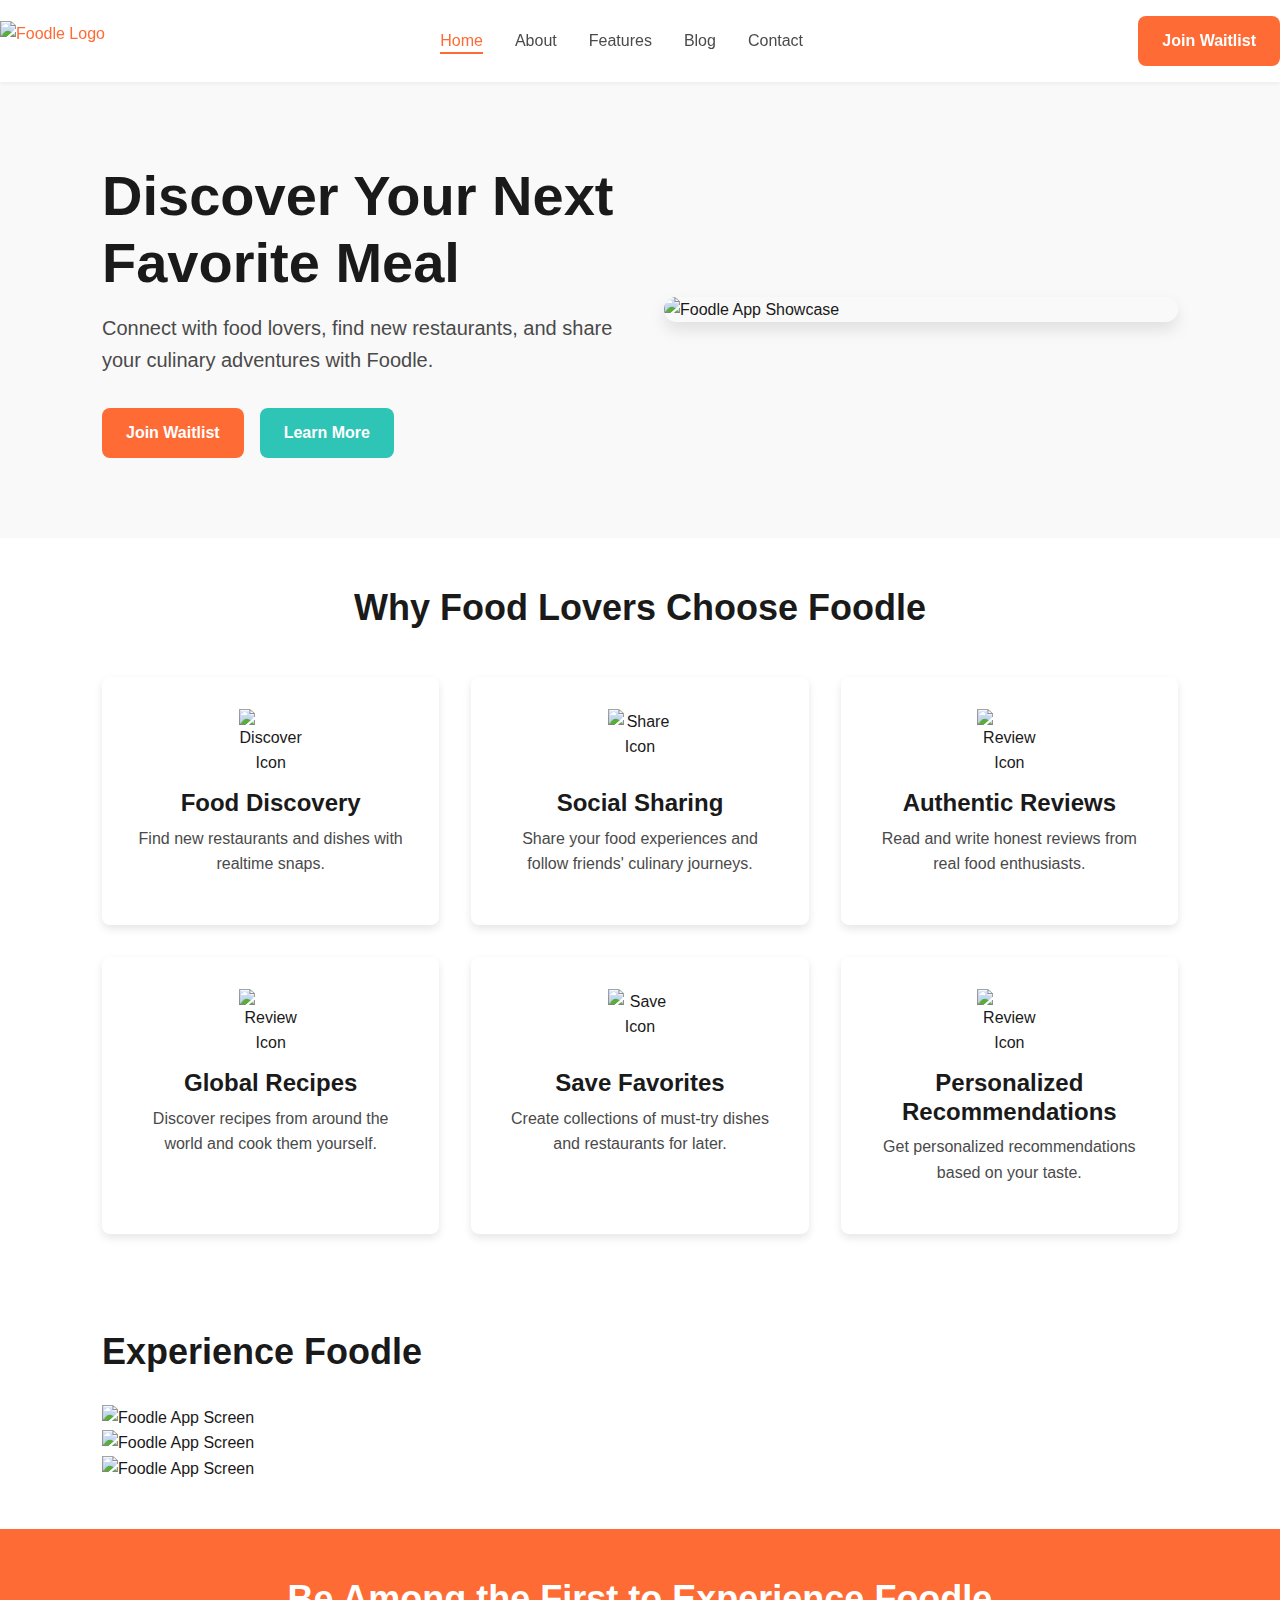
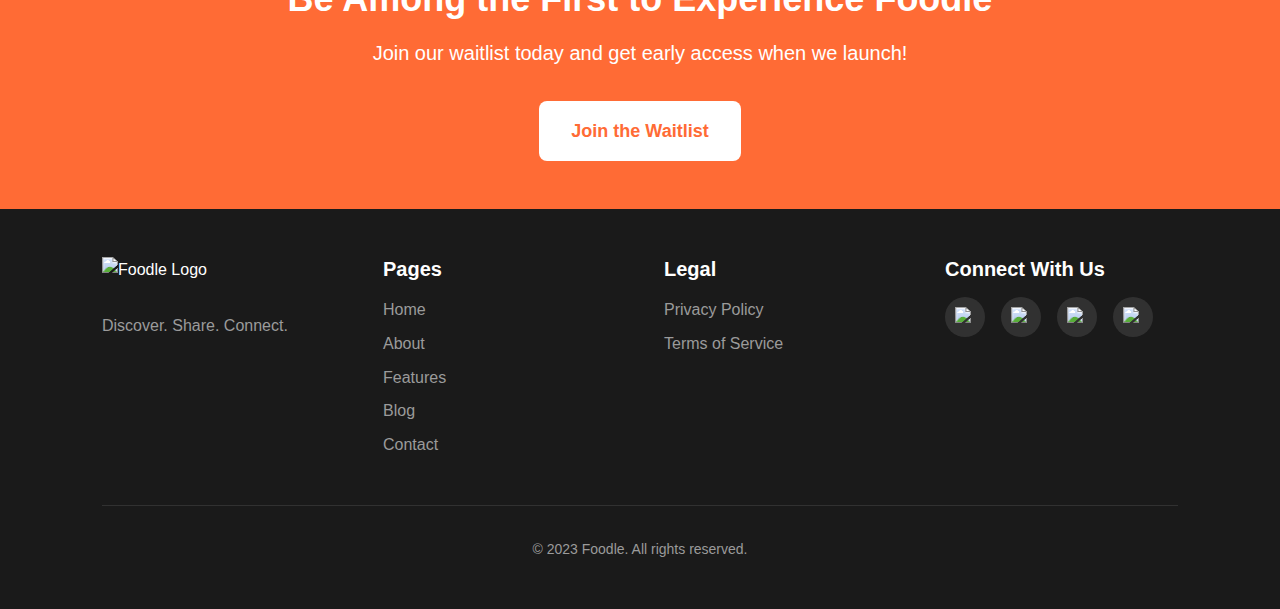
==== index.html @ 87945550 "initial commit" ====
<!DOCTYPE html>
<html lang="en">
<head>
    <meta charset="UTF-8">
    <meta name="viewport" content="width=device-width, initial-scale=1.0">
    <title>Foodle - Discover Your Next Favorite Meal</title>
    <meta name="description" content="Foodle is a social media app for food lovers to discover, share, and connect through culinary experiences.">
    <link rel="stylesheet" href="css/style.css">
    <link rel="stylesheet" href="css/responsive.css">
    <!-- Add favicon -->
    <link rel="icon" href="images/favicon.ico">
</head>
<body>
    <header>
        <nav class="navbar">
            <div class="logo">
                <a href="index.html">
                    <img src="images/foodle-logo.png" alt="Foodle Logo">
                </a>
            </div>
            <ul class="nav-links">
                <li><a href="index.html" class="active">Home</a></li>
                <li><a href="about.html">About</a></li>
                <li><a href="features.html">Features</a></li>
                <li><a href="blog/index.html">Blog</a></li>
                <!-- <li><a href="community.html">Community</a></li> -->
                <li><a href="contact.html">Contact</a></li>
            </ul>
            <div class="cta-buttons">
                <a href="waitlist.html" class="btn btn-primary">Join Waitlist</a>
            </div>
            <div class="hamburger">
                <span></span>
                <span></span>
                <span></span>
            </div>
        </nav>
    </header>

    <main>
        <!-- Hero Section -->
        <section class="hero">
            <div class="container">
                <div class="hero-content">
                    <h1>Discover Your Next Favorite Meal</h1>
                    <p>Connect with food lovers, find new restaurants, and share your culinary adventures with Foodle.</p>
                    <div class="hero-buttons">
                        <a href="waitlist.html" class="btn btn-primary">Join Waitlist</a>
                        <a href="features.html" class="btn btn-secondary">Learn More</a>
                    </div>
                </div>
                <div class="hero-image">
                    <img src="images/app-showcase.png" alt="Foodle App Showcase">
                </div>
            </div>
        </section>

        <!-- Features Highlight -->
        <section class="features-highlight">
            <div class="container">
                <h2>Why Food Lovers Choose Foodle</h2>
                <div class="features-grid">
                    <div class="feature-card">
                        <div class="feature-icon">
                            <img src="images/icons/discover.svg" alt="Discover Icon">
                        </div>
                        <h3>Food Discovery</h3>
                        <p>Find new restaurants and dishes with realtime snaps.</p>
                    </div>
                    <div class="feature-card">
                        <div class="feature-icon">
                            <img src="images/icons/share.svg" alt="Share Icon">
                        </div>
                        <h3>Social Sharing</h3>
                        <p>Share your food experiences and follow friends' culinary journeys.</p>
                    </div>
                    <div class="feature-card">
                        <div class="feature-icon">
                            <img src="images/icons/review.svg" alt="Review Icon">
                        </div>
                        <h3>Authentic Reviews</h3>
                        <p>Read and write honest reviews from real food enthusiasts.</p>
                    </div>
                    <div class="feature-card">
                        <div class="feature-icon">
                            <img src="images/icons/review.svg" alt="Review Icon">
                        </div>
                        <h3>Global Recipes</h3>
                        <p>Discover recipes from around the world and cook them yourself.</p>
                    </div>
                    <div class="feature-card">
                        <div class="feature-icon">
                            <img src="images/icons/save.svg" alt="Save Icon">
                        </div>
                        <h3>Save Favorites</h3>
                        <p>Create collections of must-try dishes and restaurants for later.</p>
                    </div>
                    <div class="feature-card">
                        <div class="feature-icon">
                            <img src="images/icons/review.svg" alt="Review Icon">
                        </div>
                        <h3>Personalized Recommendations</h3>
                        <p>Get personalized recommendations based on your taste.</p>
                    </div>
                </div>
            </div>
        </section>

        <!-- App Showcase -->
        <section class="app-showcase">
            <div class="container">
                <h2>Experience Foodle</h2>
                <div class="showcase-wrapper">
                    <div class="phone-mockup">
                        <img src="images/app-screen1.png" alt="Foodle App Screen">
                    </div>
                    <div class="phone-mockup">
                        <img src="images/app-screen2.png" alt="Foodle App Screen">
                    </div>
                    <div class="phone-mockup">
                        <img src="images/app-screen3.png" alt="Foodle App Screen">
                    </div>
                </div>
            </div>
        </section>

        <!-- How It Works -->
        <!-- <section class="how-it-works">
            <div class="container">
                <h2>How Foodle Works</h2>
                <div class="steps">
                    <div class="step">
                        <div class="step-number">1</div>
                        <h3>Create Your Profile</h3>
                        <p>Set up your food preferences and follow your favorite cuisines.</p>
                    </div>
                    <div class="step">
                        <div class="step-number">2</div>
                        <h3>Discover New Places</h3>
                        <p>Browse personalized recommendations based on your taste.</p>
                    </div>
                    <div class="step">
                        <div class="step-number">3</div>
                        <h3>Share Your Experience</h3>
                        <p>Post photos, write reviews, and connect with other food lovers.</p>
                    </div>
                </div>
            </div>
        </section> -->

        <!-- Testimonials -->
        <!-- <section class="testimonials">
            <div class="container">
                <h2>What Our Beta Users Say</h2>
                <div class="testimonial-slider">
                    <div class="testimonial">
                        <div class="quote">"Foodle helped me discover amazing hidden gems in my city that I never knew existed!"</div>
                        <div class="user">
                            <img src="images/testimonials/user1.jpg" alt="User Avatar">
                            <div class="user-info">
                                <h4>Sarah Johnson</h4>
                                <p>Food Blogger</p>
                            </div>
                        </div>
                    </div>
                    <div class="testimonial">
                        <div class="quote">"The social aspect of Foodle makes trying new restaurants so much more fun. I love seeing what my friends recommend."</div>
                        <div class="user">
                            <img src="images/testimonials/user2.jpg" alt="User Avatar">
                            <div class="user-info">
                                <h4>Michael Chen</h4>
                                <p>Home Chef</p>
                            </div>
                        </div>
                    </div>
                    <div class="testimonial">
                        <div class="quote">"As a restaurant owner, Foodle has brought in so many new customers who specifically mention seeing us on the app!"</div>
                        <div class="user">
                            <img src="images/testimonials/user3.jpg" alt="User Avatar">
                            <div class="user-info">
                                <h4>Elena Rodriguez</h4>
                                <p>Restaurant Owner</p>
                            </div>
                        </div>
                    </div>
                </div>
            </div>
        </section> -->

        <!-- CTA Section -->
        <section class="cta-section">
            <div class="container">
                <h2>Be Among the First to Experience Foodle</h2>
                <p>Join our waitlist today and get early access when we launch!</p>
                <a href="waitlist.html" class="btn btn-primary btn-large">Join the Waitlist</a>
            </div>
        </section>
    </main>

    <footer>
        <div class="container">
            <div class="footer-grid">
                <div class="footer-logo">
                    <img src="images/foodle-logo-white.png" alt="Foodle Logo">
                    <p>Discover. Share. Connect.</p>
                </div>
                <div class="footer-links">
                    <h4>Pages</h4>
                    <ul>
                        <li><a href="index.html">Home</a></li>
                        <li><a href="about.html">About</a></li>
                        <li><a href="features.html">Features</a></li>
                        <li><a href="blog/index.html">Blog</a></li>
                        <li><a href="contact.html">Contact</a></li>
                    </ul>
                </div>
                <div class="footer-links">
                    <h4>Legal</h4>
                    <ul>
                        <li><a href="privacy-policy.html">Privacy Policy</a></li>
                        <li><a href="terms-of-service.html">Terms of Service</a></li>
                    </ul>
                </div>
                <div class="footer-social">
                    <h4>Connect With Us</h4>
                    <div class="social-icons">
                        <a href="https://instagram.com/foodleapp" target="_blank"><img src="images/icons/instagram.svg" alt="Instagram"></a>
                        <a href="https://twitter.com/foodleapp" target="_blank"><img src="images/icons/twitter.svg" alt="Twitter"></a>
                        <a href="https://facebook.com/foodleapp" target="_blank"><img src="images/icons/facebook.svg" alt="Facebook"></a>
                        <a href="https://tiktok.com/@foodleapp" target="_blank"><img src="images/icons/tiktok.svg" alt="TikTok"></a>
                    </div>
                </div>
            </div>
            <div class="copyright">
                <p>&copy; 2023 Foodle. All rights reserved.</p>
            </div>
        </div>
    </footer>

    <script src="js/main.js"></script>
</body>
</html>
---- css/style.css ----
/* ======================================
   FOODLE MAIN STYLESHEET
   ====================================== */

/* ---- VARIABLES ---- */
:root {
    /* Brand Colors */
    --primary: #FF6B35;       /* Vibrant orange - primary brand color */
    --primary-dark: #E85A2A;  /* Darker orange for hover states */
    --secondary: #2EC4B6;     /* Teal - secondary brand color */
    --secondary-dark: #20A99D; /* Darker teal for hover states */
    --accent: #FFBC42;        /* Yellow - accent color */
    
    /* Neutral Colors */
    --dark: #1A1A1A;          /* Near black for text */
    --gray-dark: #4A4A4A;     /* Dark gray for secondary text */
    --gray-medium: #9B9B9B;   /* Medium gray for subtle elements */
    --gray-light: #E8E8E8;    /* Light gray for borders and dividers */
    --light: #F9F9F9;         /* Off-white for backgrounds */
    --white: #FFFFFF;         /* Pure white */
    
    /* Functional Colors */
    --success: #28A745;       /* Green for success messages */
    --warning: #FFC107;       /* Yellow for warnings */
    --error: #DC3545;         /* Red for errors */
    --info: #17A2B8;          /* Blue for information */
    
    /* Typography */
    --font-primary: 'Poppins', -apple-system, BlinkMacSystemFont, 'Segoe UI', Roboto, Oxygen, Ubuntu, Cantarell, sans-serif;
    --font-secondary: 'Montserrat', -apple-system, BlinkMacSystemFont, 'Segoe UI', Roboto, Oxygen, Ubuntu, Cantarell, sans-serif;
    
    /* Spacing */
    --space-xs: 0.25rem;      /* 4px */
    --space-sm: 0.5rem;       /* 8px */
    --space-md: 1rem;         /* 16px */
    --space-lg: 2rem;         /* 32px */
    --space-xl: 3rem;         /* 48px */
    --space-xxl: 5rem;        /* 80px */
    
    /* Border Radius */
    --radius-sm: 4px;
    --radius-md: 8px;
    --radius-lg: 16px;
    --radius-full: 999px;
    
    /* Shadows */
    --shadow-sm: 0 2px 4px rgba(0, 0, 0, 0.05);
    --shadow-md: 0 4px 8px rgba(0, 0, 0, 0.1);
    --shadow-lg: 0 8px 16px rgba(0, 0, 0, 0.1);
    
    /* Transitions */
    --transition-fast: 0.2s ease;
    --transition-medium: 0.3s ease;
    --transition-slow: 0.5s ease;
    
    /* Container Widths */
    --container-sm: 640px;
    --container-md: 768px;
    --container-lg: 1024px;
    --container-xl: 1280px;
  }
  
  /* ---- RESET & BASE STYLES ---- */
  *, *::before, *::after {
    box-sizing: border-box;
    margin: 0;
    padding: 0;
  }
  
  html {
    font-size: 16px;
    scroll-behavior: smooth;
  }
  
  body {
    font-family: var(--font-primary);
    color: var(--dark);
    line-height: 1.6;
    background-color: var(--white);
    overflow-x: hidden;
  }
  
  img, svg, video {
    max-width: 100%;
    display: block;
  }
  
  a {
    color: var(--primary);
    text-decoration: none;
    transition: color var(--transition-fast);
  }
  
  a:hover {
    color: var(--primary-dark);
  }
  
  ul, ol {
    list-style: none;
  }
  
  button, input, textarea, select {
    font: inherit;
  }
  
  /* ---- TYPOGRAPHY ---- */
  h1, h2, h3, h4, h5, h6 {
    font-family: var(--font-secondary);
    font-weight: 700;
    line-height: 1.2;
    margin-bottom: var(--space-md);
    color: var(--dark);
  }
  
  h1 {
    font-size: 3rem;
    margin-bottom: var(--space-lg);
  }
  
  h2 {
    font-size: 2.25rem;
    margin-bottom: var(--space-lg);
  }
  
  h3 {
    font-size: 1.5rem;
    margin-bottom: var(--space-md);
  }
  
  h4 {
    font-size: 1.25rem;
    margin-bottom: var(--space-sm);
  }
  
  p {
    margin-bottom: var(--space-md);
  }
  
  .text-center {
    text-align: center;
  }
  
  .text-primary {
    color: var(--primary);
  }
  
  .text-secondary {
    color: var(--secondary);
  }
  
  .text-accent {
    color: var(--accent);
  }
  
  .section-intro {
    font-size: 1.25rem;
    max-width: 800px;
    margin: 0 auto var(--space-xl);
    text-align: center;
    color: var(--gray-dark);
  }
  
  /* ---- LAYOUT ---- */
  .container {
    width: 100%;
    max-width: var(--container-xl);
    margin: 0 auto;
    padding: 0 var(--space-lg);
  }
  
  section {
    padding: var(--space-xl) 0;
  }
  
  .page-hero {
    padding: var(--space-xxl) 0;
    background-color: var(--light);
    text-align: center;
  }
  
  .page-hero h1 {
    margin-bottom: var(--space-md);
  }
  
  .page-hero p {
    font-size: 1.25rem;
    max-width: 800px;
    margin: 0 auto;
    color: var(--gray-dark);
  }
  
  /* ---- BUTTONS ---- */
  .btn {
    display: inline-block;
    padding: 0.75rem 1.5rem;
    border-radius: var(--radius-md);
    font-weight: 600;
    text-align: center;
    cursor: pointer;
    transition: all var(--transition-fast);
    border: none;
    font-size: 1rem;
  }
  
  .btn-primary {
    background-color: var(--primary);
    color: var(--white);
  }
  
  .btn-primary:hover {
    background-color: var(--primary-dark);
    color: var(--white);
  }
  
  .btn-secondary {
    background-color: var(--secondary);
    color: var(--white);
  }
  
  .btn-secondary:hover {
    background-color: var(--secondary-dark);
    color: var(--white);
  }
  
  .btn-outline {
    background-color: transparent;
    border: 2px solid var(--primary);
    color: var(--primary);
  }
  
  .btn-outline:hover {
    background-color: var(--primary);
    color: var(--white);
  }
  
  .btn-large {
    padding: 1rem 2rem;
    font-size: 1.125rem;
  }
  
  .btn-small {
    padding: 0.5rem 1rem;
    font-size: 0.875rem;
  }
  
  /* ---- NAVIGATION ---- */
  .navbar {
    display: flex;
    justify-content: space-between;
    align-items: center;
    padding: var(--space-md) 0;
    position: sticky;
    top: 0;
    background-color: var(--white);
    z-index: 1000;
    box-shadow: var(--shadow-sm);
  }
  
  .logo img {
    height: 40px;
  }
  
  .nav-links {
    display: flex;
    gap: var(--space-lg);
  }
  
  .nav-links a {
    color: var(--gray-dark);
    font-weight: 500;
    position: relative;
  }
  
  .nav-links a:hover, .nav-links a.active {
    color: var(--primary);
  }
  
  .nav-links a.active::after {
    content: '';
    position: absolute;
    bottom: -5px;
    left: 0;
    width: 100%;
    height: 2px;
    background-color: var(--primary);
  }
  
  .cta-buttons {
    display: flex;
    gap: var(--space-md);
  }
  
  .hamburger {
    display: none;
    flex-direction: column;
    gap: 5px;
    cursor: pointer;
  }
  
  .hamburger span {
    display: block;
    width: 25px;
    height: 3px;
    background-color: var(--dark);
    transition: all var(--transition-fast);
  }
  
  /* ---- HERO SECTION ---- */
  .hero {
    padding: var(--space-xxl) 0;
    background-color: var(--light);
    overflow: hidden;
  }
  
  .hero .container {
    display: flex;
    align-items: center;
    gap: var(--space-xl);
  }
  
  .hero-content {
    flex: 1;
  }
  
  .hero-content h1 {
    font-size: 3.5rem;
    margin-bottom: var(--space-md);
  }
  
  .hero-content p {
    font-size: 1.25rem;
    margin-bottom: var(--space-lg);
    color: var(--gray-dark);
  }
  
  .hero-buttons {
    display: flex;
    gap: var(--space-md);
  }
  
  .hero-image {
    flex: 1;
    position: relative;
  }
  
  .hero-image img {
    border-radius: var(--radius-lg);
    box-shadow: var(--shadow-lg);
  }
  
  /* ---- FEATURES SECTION ---- */
  .features-highlight {
    text-align: center;
  }
  
  .features-grid {
    display: grid;
    grid-template-columns: repeat(auto-fit, minmax(280px, 1fr));
    gap: var(--space-lg);
    margin-top: var(--space-xl);
  }
  
  .feature-card {
    background-color: var(--white);
    border-radius: var(--radius-md);
    padding: var(--space-lg);
    box-shadow: var(--shadow-md);
    transition: transform var(--transition-medium);
  }
  
  .feature-card:hover {
    transform: translateY(-5px);
  }
  
  .feature-icon {
    margin-bottom: var(--space-md);
  }
  
  .feature-icon img {
    width: 64px;
    height: 64px;
    margin: 0 auto;
  }
  
  .feature-card h3 {
    margin-bottom: var(--space-sm);
  }
  
  .feature-card p {
    color: var(--gray-dark);
  }
  
  /* ---- TESTIMONIALS ---- */
  .testimonials {
    background-color: var(--light);
  }
  
  .testimonial-slider {
    display: flex;
    gap: var(--space-lg);
    overflow-x: auto;
    padding: var(--space-md) 0;
    scroll-snap-type: x mandatory;
    scrollbar-width: none; /* Firefox */
  }
  
  .testimonial-slider::-webkit-scrollbar {
    display: none; /* Chrome, Safari, Edge */
  }
  
  .testimonial {
    flex: 0 0 350px;
    background-color: var(--white);
    border-radius: var(--radius-md);
    padding: var(--space-lg);
    box-shadow: var(--shadow-md);
    scroll-snap-align: start;
  }
  
  .quote {
    font-style: italic;
    margin-bottom: var(--space-lg);
    position: relative;
  }
  
  .quote::before {
    content: '"';
    font-size: 4rem;
    position: absolute;
    top: -20px;
    left: -10px;
    color: var(--gray-light);
    z-index: -1;
  }
  
  .user {
    display: flex;
    align-items: center;
    gap: var(--space-md);
  }
  
  .user img {
    width: 50px;
    height: 50px;
    border-radius: 50%;
    object-fit: cover;
  }
  
  .user-info h4 {
    margin-bottom: 0;
  }
  
  .user-info p {
    margin-bottom: 0;
    color: var(--gray-medium);
    font-size: 0.875rem;
  }
  
  /* ---- CTA SECTION ---- */
  .cta-section {
    background-color: var(--primary);
    color: var(--white);
    text-align: center;
    padding: var(--space-xl) 0;
  }
  
  .cta-section h2 {
    color: var(--white);
    margin-bottom: var(--space-md);
  }
  
  .cta-section p {
    margin-bottom: var(--space-lg);
    font-size: 1.25rem;
    max-width: 800px;
    margin-left: auto;
    margin-right: auto;
  }
  
  .cta-section .btn {
    background-color: var(--white);
    color: var(--primary);
  }
  
  .cta-section .btn:hover {
    background-color: var(--light);
  }
  
  /* ---- FOOTER ---- */
  footer {
    background-color: var(--dark);
    color: var(--white);
    padding: var(--space-xl) 0 var(--space-lg);
  }
  
  .footer-grid {
    display: grid;
    grid-template-columns: repeat(auto-fit, minmax(200px, 1fr));
    gap: var(--space-xl);
    margin-bottom: var(--space-xl);
  }
  
  .footer-logo img {
    height: 40px;
    margin-bottom: var(--space-md);
  }
  
  .footer-logo p {
    color: var(--gray-medium);
  }
  
  .footer-links h4 {
    color: var(--white);
    margin-bottom: var(--space-md);
  }
  
  .footer-links ul {
    display: flex;
    flex-direction: column;
    gap: var(--space-sm);
  }
  
  .footer-links a {
    color: var(--gray-medium);
    transition: color var(--transition-fast);
  }
  
  .footer-links a:hover {
    color: var(--white);
  }
  
  .footer-social h4 {
    color: var(--white);
    margin-bottom: var(--space-md);
  }
  
  .social-icons {
    display: flex;
    gap: var(--space-md);
  }
  
  .social-icons a {
    display: flex;
    align-items: center;
    justify-content: center;
    width: 40px;
    height: 40px;
    border-radius: 50%;
    background-color: rgba(255, 255, 255, 0.1);
    transition: background-color var(--transition-fast);
  }
  
  .social-icons a:hover {
    background-color: rgba(255, 255, 255, 0.2);
  }
  
  .social-icons img {
    width: 20px;
    height: 20px;
  }
  
  .copyright {
    text-align: center;
    padding-top: var(--space-lg);
    border-top: 1px solid rgba(255, 255, 255, 0.1);
    color: var(--gray-medium);
    font-size: 0.875rem;
  }
  
  /* ---- ABOUT PAGE ---- */
  .our-story, .our-mission {
    padding: var(--space-xxl) 0;
  }
  
  .our-story .container, .our-mission .container {
    display: flex;
    align-items: center;
    gap: var(--space-xl);
  }
  
  .story-content, .mission-content {
    flex: 1;
  }
  
  .story-image, .mission-image {
    flex: 1;
  }
  
  .story-image img, .mission-image img {
    border-radius: var(--radius-lg);
    box-shadow: var(--shadow-lg);
  }
  
  .mission-content ul {
    list-style: disc;
    padding-left: var(--space-lg);
    margin-bottom: var(--space-lg);
  }
  
  .mission-content li {
    margin-bottom: var(--space-sm);
  }
  
  .team-section {
    background-color: var(--light);
    text-align: center;
  }
  
  .team-grid {
    display: grid;
    grid-template-columns: repeat(auto-fit, minmax(250px, 1fr));
    gap: var(--space-lg);
    margin-top: var(--space-xl);
  }
  
  .team-member {
    background-color: var(--white);
    border-radius: var(--radius-md);
    padding: var(--space-lg);
    box-shadow: var(--shadow-md);
  }
  
  .member-photo {
    width: 150px;
    height: 150px;
    border-radius: 50%;
    overflow: hidden;
    margin: 0 auto var(--space-md);
  }
  
  .member-photo img {
    width: 100%;
    height: 100%;
    object-fit: cover;
  }
  
  .team-member h3 {
    margin-bottom: var(--space-xs);
  }
  
  .member-role {
    color: var(--primary);
    font-weight: 600;
    margin-bottom: var(--space-sm);
  }
  
  .member-bio {
    color: var(--gray-dark);
    font-size: 0.9rem;
  }
  
  .values-section {
    text-align: center;
  }
  
  .values-grid {
    display: grid;
    grid-template-columns: repeat(auto-fit, minmax(250px, 1fr));
    gap: var(--space-lg);
    margin-top: var(--space-xl);
  }
  
  .value-card {
    background-color: var(--white);
    border-radius: var(--radius-md);
    padding: var(--space-lg);
    box-shadow: var(--shadow-md);
    transition: transform var(--transition-medium);
  }
  
  .value-card:hover {
    transform: translateY(-5px);
  }
  
  .value-icon {
    margin-bottom: var(--space-md);
  }
  
  .value-icon img {
    width: 64px;
    height: 64px;
    margin: 0 auto;
  }
  
  /* ---- FEATURES PAGE ---- */
  .feature-showcase {
    padding: var(--space-xxl) 0;
  }
  
  .feature-item {
    display: flex;
    align-items: center;
    gap: var(--space-xl);
    margin-bottom: var(--space-xxl);
  }
  
  .feature-item.reverse {
    flex-direction: row-reverse;
  }
  
  .feature-content {
    flex: 1;
  }
  
  .feature-image {
    flex: 1;
  }
  
  .feature-image img {
    border-radius: var(--radius-lg);
    box-shadow: var(--shadow-lg);
  }
  
  .feature-list {
    margin-top: var(--space-md);
    margin-bottom: var(--space-lg);
  }
  
  .feature-list li {
    margin-bottom: var(--space-sm);
    position: relative;
    padding-left: var(--space-lg);
  }
  
  .feature-list li::before {
    content: '✓';
    color: var(--primary);
    position: absolute;
    left: 0;
    font-weight: bold;
  }
  
  .coming-soon {
    background-color: var(--light);
    text-align: center;
  }
  
  .coming-soon-grid {
    display: grid;
    grid-template-columns: repeat(auto-fit, minmax(250px, 1fr));
    gap: var(--space-lg);
    margin-top: var(--space-xl);
  }
  
  .coming-soon-item {
    background-color: var(--white);
    border-radius: var(--radius-md);
    padding: var(--space-lg);
    box-shadow: var(--shadow-md);
  }
  
  .cs-icon {
    margin-bottom: var(--space-md);
  }
  
  .cs-icon img {
    width: 64px;
    height: 64px;
    margin: 0 auto;
  }
  
  .platform-compatibility {
    text-align: center;
  }
  
  .platforms {
    display: flex;
    justify-content: center;
    gap: var(--space-xl);
    margin-top: var(--space-xl);
  }
  
  .platform img {
    width: 64px;
    height: 64px;
    margin: 0 auto var(--space-md);
  }
  
  /* ---- WAITLIST PAGE ---- */
  .waitlist-form-section {
    padding: var(--space-xxl) 0;
  }
  
  .waitlist-grid {
    display: grid;
    grid-template-columns: 1fr 1fr;
    gap: var(--space-xl);
  }
  
  .benefits-list {
    margin-bottom: var(--space-xl);
  }
  
  .benefits-list li {
    display: flex;
    gap: var(--space-md);
    margin-bottom: var(--space-lg);
  }
  
  .benefit-icon {
    flex-shrink: 0;
  }
  
  .benefit-icon img {
    width: 48px;
    height: 48px;
  }
  
  .benefit-content h3 {
    margin-bottom: var(--space-xs);
  }
  
  .benefit-content p {
    color: var(--gray-dark);
    margin-bottom: 0;
  }
  
  .launch-timeline {
    background-color: var(--light);
    border-radius: var(--radius-md);
    padding: var(--space-lg);
  }
  
  .timeline {
    margin-top: var(--space-lg);
  }
  
  .timeline-item {
    display: flex;
    gap: var(--space-md);
    margin-bottom: var(--space-lg);
    position: relative;
  }
  
  .timeline-item:not(:last-child)::after {
    content: '';
    position: absolute;
    top: 30px;
    left: 12px;
    width: 2px;
    height: calc(100% + var(--space-lg));
    background-color: var(--gray-light);
    z-index: 1;
  }
  
  .timeline-marker {
    width: 24px;
    height: 24px;
    border-radius: 50%;
    background-color: var(--gray-light);
    position: relative;
    z-index: 2;
    flex-shrink: 0;
  }
  
  .timeline-item.completed .timeline-marker {
    background-color: var(--success);
  }
  
  .timeline-item.active .timeline-marker {
    background-color: var(--primary);
  }
  
  .timeline-content h4 {
    margin-bottom: var(--space-xs);
  }
  
  .timeline-content p {
    margin-bottom: 0;
    color: var(--gray-dark);
  }
  
  .form-card {
    background-color: var(--white);
    border-radius: var(--radius-md);
    padding: var(--space-xl);
    box-shadow: var(--shadow-lg);
  }
  
  .form-card h2 {
    margin-bottom: var(--space-md);
  }
  
  .form-card > p {
    margin-bottom: var(--space-lg);
    color: var(--gray-dark);
  }
  
  .waitlist-form .form-group {
    margin-bottom: var(--space-md);
  }
  
  .waitlist-form label {
    display: block;
    margin-bottom: var(--space-xs);
    font-weight: 500;
  }
  
  .waitlist-form input[type="text"],
  .waitlist-form input[type="email"],
  .waitlist-form select,
  .waitlist-form textarea {
    width: 100%;
    padding: 0.75rem;
    border: 1px solid var(--gray-light);
    border-radius: var(--radius-sm);
    background-color: var(--white);
    transition: border-color var(--transition-fast);
  }
  
  .waitlist-form input[type="text"]:focus,
  .waitlist-form input[type="email"]:focus,
  .waitlist-form select:focus,
  .waitlist-form textarea:focus {
    border-color: var(--primary);
    outline: none;
  }
  
  .checkbox-group {
    display: flex;
    flex-direction: column;
    gap: var(--space-sm);
    margin-top: var(--space-xs);
  }
  
  .checkbox-label {
    display: flex;
    align-items: center;
    gap: var(--space-sm);
    cursor: pointer;
  }
  
  .checkbox-label input[type="checkbox"] {
    width: 18px;
    height: 18px;
  }
  
  .checkbox-consent {
    margin-top: var(--space-lg);
  }
  
  .form-note {
    margin-top: var(--space-md);
    font-size: 0.875rem;
    color: var(--gray-medium);
    text-align: center;
  }
  
  .form-success {
    text-align: center;
  }
  
  .form-success.hidden {
    display: none;
  }
  
  .success-icon {
    margin: 0 auto var(--space-md);
  }
  
  .success-icon img {
    width: 64px;
    height: 64px;
    margin: 0 auto;
  }
  
  .share-waitlist {
    margin-top: var(--space-xl);
    padding-top: var(--space-lg);
    border-top: 1px solid var(--gray-light);
  }
  
  .social-share-buttons {
    display: flex;
    justify-content: center;
    gap: var(--space-md);
    margin: var(--space-md) 0 var(--space-lg);
  }
  
  .btn-social {
    display: flex;
    align-items: center;
    gap: var(--space-sm);
  }
  
  .btn-social img {
    width: 20px;
    height: 20px;
  }
  
  .btn-twitter {
    background-color: #1DA1F2;
  }
  
  .btn-facebook {
    background-color: #4267B2;
  }
  
  .referral-link {
    margin-top: var(--space-lg);
  }
  
  .copy-link {
    display: flex;
    margin-top: var(--space-sm);
  }
  
  .copy-link input {
    flex: 1;
    padding: 0.75rem;
    border: 1px solid var(--gray-light);
    border-right: none;
    border-radius: var(--radius-sm) 0 0 var(--radius-sm);
    background-color: var(--light);
  }
  
  .btn-copy {
    padding: 0.75rem 1rem;
    background-color: var(--secondary);
    color: var(--white);
    border: none;
    border-radius: 0 var(--radius-sm) var(--radius-sm) 0;
    cursor: pointer;
    transition: background-color var(--transition-fast);
  }
  
  .btn-copy:hover {
    background-color: var(--secondary-dark);
  }
  
  .current-stats {
    display: flex;
    justify-content: space-around;
    margin-top: var(--space-xl);
    background-color: var(--light);
    border-radius: var(--radius-md);
    padding: var(--space-lg);
  }
  
  .stat {
    text-align: center;
  }
  
  .stat-number {
    display: block;
    font-size: 2.5rem;
    font-weight: 700;
    color: var(--primary);
    margin-bottom: var(--space-xs);
  }
  
  .stat-label {
    color: var(--gray-dark);
    font-size: 0.9rem;
  }
  
  .waitlist-testimonials {
    background-color: var(--light);
  }
  
  .waitlist-faq {
    padding: var(--space-xxl) 0;
  }
  
  .faq-grid {
    display: grid;
    grid-template-columns: repeat(auto-fit, minmax(450px, 1fr));
    gap: var(--space-xl);
    margin-top: var(--space-xl);
  }
  
  .faq-item h3 {
    margin-bottom: var(--space-sm);
    color: var(--dark);
  }
  
  .faq-item p {
    color: var(--gray-dark);
  }
  
  .more-questions {
    text-align: center;
    margin-top: var(--space-xl);
  }
  
  /* ---- BLOG STYLES ---- */
  .blog-hero {
    background-color: var(--light);
  }
  
  .featured-post {
    padding-bottom: 0;
  }
  
  .featured-post-card {
    display: flex;
    background-color: var(--white);
    border-radius: var(--radius-lg);
    overflow: hidden;
    box-shadow: var(--shadow-lg);
  }
  
  .featured-post-image {
    flex: 1;
    max-height: 500px;
    overflow: hidden;
  }
  
  .featured-post-image img {
    width: 100%;
    height: 100%;
    object-fit: cover;
  }
  
  .featured-post-content {
    flex: 1;
    padding: var(--space-xl);
  }
  
  .post-category {
    display: inline-block;
    background-color: var(--accent);
    color: var(--dark);
    font-size: 0.875rem;
    font-weight: 600;
    padding: 0.25rem 0.75rem;
    border-radius: var(--radius-full);
    margin-bottom: var(--space-md);
  }
  
  .post-excerpt {
    color: var(--gray-dark);
    margin-bottom: var(--space-lg);
  }
  
  .post-meta {
    display: flex;
    align-items: center;
    gap: var(--space-lg);
    margin-bottom: var(--space-lg);
    font-size: 0.875rem;
    color: var(--gray-medium);
  }
  
  .post-author {
    display: flex;
    align-items: center;
    gap: var(--space-sm);
  }
  
  .post-author img {
    width: 32px;
    height: 32px;
    border-radius: 50%;
    object-fit: cover;
  }
  
  .post-date, .post-read-time {
    display: flex;
    align-items: center;
  }
  
  .blog-categories {
    padding-top: var(--space-xl);
  }
  
  .category-tabs {
    display: flex;
    flex-wrap: wrap;
    gap: var(--space-sm);
    margin-bottom: var(--space-xl);
  }
  
  .category-tab {
    background: none;
    border: 1px solid var(--gray-light);
    border-radius: var(--radius-full);
    padding: 0.5rem 1.25rem;
    font-size: 0.875rem;
    cursor: pointer;
    transition: all var(--transition-fast);
  }
  
  .category-tab:hover {
    border-color: var(--primary);
    color: var(--primary);
  }
  
  .category-tab.active {
    background-color: var(--primary);
    border-color: var(--primary);
    color: var(--white);
  }
  
  .blog-posts-grid {
    display: grid;
    grid-template-columns: repeat(auto-fill, minmax(320px, 1fr));
    gap: var(--space-xl);
    margin-bottom: var(--space-xl);
  }
  
  .post-card {
    background-color: var(--white);
    border-radius: var(--radius-md);
    overflow: hidden;
    box-shadow: var(--shadow-sm);
    transition: transform var(--transition-medium), box-shadow var(--transition-medium);
  }
  
  .post-card:hover {
    transform: translateY(-5px);
    box-shadow: var(--shadow-md);
  }
  
  .post-image {
    position: relative;
    height: 200px;
  }
  
  .post-image img {
    width: 100%;
    height: 100%;
    object-fit: cover;
  }
  
  .post-image .post-category {
    position: absolute;
    bottom: var(--space-md);
    left: var(--space-md);
    margin-bottom: 0;
  }
  
  .post-content {
    padding: var(--space-lg);
  }
  
  .post-content h3 {
    font-size: 1.25rem;
    margin-bottom: var(--space-sm);
  }
  
  .post-content h3 a {
    color: var(--dark);
    transition: color var(--transition-fast);
  }
  
  .post-content h3 a:hover {
    color: var(--primary);
  }
  
  .load-more {
    text-align: center;
    margin-top: var(--space-xl);
  }
  
  .blog-newsletter {
    background-color: var(--secondary);
    color: var(--white);
    padding: var(--space-xxl) 0;
    margin-top: var(--space-xxl);
  }
  
  .newsletter-content {
    max-width: 600px;
    margin: 0 auto;
    text-align: center;
  }
  
  .newsletter-content h2 {
    color: var(--white);
  }
  
  .newsletter-form {
    display: flex;
    margin: var(--space-lg) 0;
  }
  
  .newsletter-form input {
    flex: 1;
    padding: 0.75rem 1rem;
    border: none;
    border-radius: var(--radius-sm) 0 0 var(--radius-sm);
  }
  
  .newsletter-form button {
    padding: 0.75rem 1.5rem;
    background-color: var(--primary);
    color: var(--white);
    border: none;
    border-radius: 0 var(--radius-sm) var(--radius-sm) 0;
    cursor: pointer;
    transition: background-color var(--transition-fast);
  }
  
  .newsletter-form button:hover {
    background-color: var(--primary-dark);
  }
  
  .form-note {
    font-size: 0.875rem;
    opacity: 0.8;
  }
  
  /* Blog Post Page Styles */
  .blog-post-page .post-header {
    text-align: center;
    max-width: 800px;
    margin: 0 auto;
    padding: var(--space-xxl) 0 var(--space-lg);
  }
  
  .blog-post-page .post-meta {
    justify-content: center;
  }
  
  .post-featured-image {
    margin-bottom: var(--space-xl);
  }
  
  .post-featured-image img {
    width: 100%;
    max-height: 600px;
    object-fit: cover;
    border-radius: var(--radius-md);
  }
  
  .image-caption {
    text-align: center;
    font-size: 0.875rem;
    color: var(--gray-medium);
    margin-top: var(--space-sm);
  }
  
  .post-content {
    max-width: 800px;
    margin: 0 auto;
  }
  
  .post-body {
    font-size: 1.125rem;
    line-height: 1.8;
  }
  
  .post-intro {
    font-size: 1.25rem;
    color: var(--gray-dark);
    margin-bottom: var(--space-xl);
  }
  
  .post-body h2 {
    margin-top: var(--space-xl);
    margin-bottom: var(--space-md);
    font-size: 1.75rem;
  }
  
  .post-body ul, .post-body ol {
    margin-bottom: var(--space-lg);
    padding-left: var(--space-lg);
  }
  
  .post-body ul {
    list-style-type: disc;
  }
  
  .post-body ol {
    list-style-type: decimal;
  }
  
  .post-body li {
    margin-bottom: var(--space-sm);
  }
  
  .post-image-inline {
    margin: var(--space-xl) 0;
  }
  
  blockquote {
    border-left: 4px solid var(--primary);
    padding-left: var(--space-lg);
    margin: var(--space-xl) 0;
    font-style: italic;
    color: var(--gray-dark);
  }
  
  blockquote cite {
    display: block;
    margin-top: var(--space-md);
    font-style: normal;
    font-weight: 600;
  }
  
  .post-tags {
    display: flex;
    flex-wrap: wrap;
    gap: var(--space-sm);
    margin: var(--space-xl) 0;
  }
  
  .post-tag {
    background-color: var(--light);
    padding: 0.25rem 0.75rem;
    border-radius: var(--radius-full);
    font-size: 0.875rem;
    color: var(--gray-dark);
    transition: background-color var(--transition-fast), color var(--transition-fast);
  }
  
  .post-tag:hover {
    background-color: var(--primary);
    color: var(--white);
  }
  
  .post-share {
    margin: var(--space-xl) 0;
    padding: var(--space-lg);
    background-color: var(--light);
    border-radius: var(--radius-md);
  }
  
  .post-share h3 {
    margin-bottom: var(--space-md);
  }
  
  .share-buttons {
    display: flex;
    gap: var(--space-md);
  }
  
  .share-button {
    display: flex;
    align-items: center;
    gap: var(--space-sm);
    padding: 0.5rem 1rem;
    border-radius: var(--radius-sm);
    color: var(--white);
    font-weight: 500;
    transition: opacity var(--transition-fast);
  }
  
  .share-button:hover {
    opacity: 0.9;
  }
  
  .share-twitter {
    background-color: #1DA1F2;
  }
  
  .share-facebook {
    background-color: #4267B2;
  }
  
  .share-linkedin {
    background-color: #0077B5;
  }
  
  .post-author-bio {
    display: flex;
    gap: var(--space-lg);
    margin: var(--space-xxl) 0;
    padding: var(--space-lg);
    background-color: var(--light);
    border-radius: var(--radius-md);
  }
  
  .author-avatar {
    flex-shrink: 0;
    width: 100px;
    height: 100px;
    border-radius: 50%;
    overflow: hidden;
  }
  
  .author-avatar img {
    width: 100%;
    height: 100%;
    object-fit: cover;
  }
  
  .author-info h3 {
    margin-bottom: var(--space-xs);
  }
  
  .author-title {
    color: var(--gray-medium);
    margin-bottom: var(--space-md);
    font-size: 0.875rem;
  }
  
  .author-social {
    display: flex;
    gap: var(--space-md);
    margin-top: var(--space-md);
  }
  
  .author-social a {
    color: var(--gray-medium);
    transition: color var(--transition-fast);
  }
  
  .author-social a:hover {
    color: var(--primary);
  }
  
  .post-comments {
    margin-top: var(--space-xxl);
  }
  
  .comments-form {
    margin-bottom: var(--space-xl);
  }
  
  .form-group {
    margin-bottom: var(--space-md);
  }
  
  .form-group label {
    display: block;
    margin-bottom: var(--space-xs);
    font-weight: 500;
  }
  
  .form-group input,
  .form-group textarea {
    width: 100%;
    padding: 0.75rem;
    border: 1px solid var(--gray-light);
    border-radius: var(--radius-sm);
    transition: border-color var(--transition-fast);
  }
  
  .form-group input:focus,
  .form-group textarea:focus {
    outline: none;
    border-color: var(--primary);
  }
  
  .comments-list {
    margin-top: var(--space-xl);
  }
  
  .comment {
    display: flex;
    gap: var(--space-md);
    margin-bottom: var(--space-lg);
  }
  
  .comment.reply {
    margin-left: 3rem;
    margin-bottom: var(--space-lg);
  }
  
  .comment-avatar {
    flex-shrink: 0;
    width: 50px;
    height: 50px;
    border-radius: 50%;
    overflow: hidden;
  }
  
  .comment-avatar img {
    width: 100%;
    height: 100%;
    object-fit: cover;
  }
  
  .comment-content {
    flex: 1;
  }
  
  .comment-header {
    display: flex;
    justify-content: space-between;
    align-items: center;
    margin-bottom: var(--space-xs);
  }
  
  .comment-header h4 {
    margin-bottom: 0;
  }
  
  .comment-date {
    font-size: 0.875rem;
    color: var(--gray-medium);
  }
  
  .reply-btn {
    background: none;
    border: none;
    color: var(--primary);
    font-size: 0.875rem;
    cursor: pointer;
    padding: 0;
    margin-top: var(--space-xs);
  }
  
  .reply-btn:hover {
    text-decoration: underline;
  }
  
  .load-more-comments {
    text-align: center;
    margin-top: var(--space-xl);
  }
  
  /* ---- ANIMATIONS ---- */
  @keyframes fadeIn {
    from { opacity: 0; }
    to { opacity: 1; }
  }
  
  @keyframes slideUp {
    from { transform: translateY(20px); opacity: 0; }
    to { transform: translateY(0); opacity: 1; }
  }
  
  .animate-fade-in {
    animation: fadeIn 1s ease forwards;
  }
  
  .animate-slide-up {
    animation: slideUp 0.8s ease forwards;
  }
  
  /* ---- UTILITIES ---- */
  .hidden {
    display: none !important;
  }
  
  .visually-hidden {
    position: absolute;
    width: 1px;
    height: 1px;
    padding: 0;
    margin: -1px;
    overflow: hidden;
    clip: rect(0, 0, 0, 0);
    white-space: nowrap;
    border-width: 0;
  }
  
  .mt-0 { margin-top: 0; }
  .mt-1 { margin-top: var(--space-sm); }
  .mt-2 { margin-top: var(--space-md); }
  .mt-3 { margin-top: var(--space-lg); }
  .mt-4 { margin-top: var(--space-xl); }
  .mt-5 { margin-top: var(--space-xxl); }
  
  .mb-0 { margin-bottom: 0; }
  .mb-1 { margin-bottom: var(--space-sm); }
  .mb-2 { margin-bottom: var(--space-md); }
  .mb-3 { margin-bottom: var(--space-lg); }
  .mb-4 { margin-bottom: var(--space-xl); }
  .mb-5 { margin-bottom: var(--space-xxl); }
---- css/responsive.css ----
/* ======================================
   FOODLE RESPONSIVE STYLES
   ====================================== */

/* ---- MEDIA QUERIES ---- */

/* Extra small devices (phones, 576px and down) */
@media (max-width: 576px) {
  html {
    font-size: 14px;
  }
  
  h1 {
    font-size: 2rem;
  }
  
  h2 {
    font-size: 1.75rem;
  }
  
  .container {
    padding: 0 var(--space-md);
  }
  
  .navbar {
    padding: var(--space-sm) var(--space-md);
  }
  
  .nav-links {
    display: none;
    position: absolute;
    top: 70px;
    left: 0;
    width: 100%;
    flex-direction: column;
    background-color: var(--white);
    box-shadow: var(--shadow-md);
    z-index: 100;
  }
  
  .nav-links.active {
    display: flex;
  }
  
  .nav-links li {
    width: 100%;
  }
  
  .nav-links a {
    padding: var(--space-md);
    width: 100%;
    text-align: center;
    border-bottom: 1px solid var(--gray-light);
  }
  
  .hamburger {
    display: flex;
  }
  
  .hero-content, .hero-image {
    width: 100%;
  }
  
  .hero-content {
    text-align: center;
    padding: var(--space-lg) 0;
  }
  
  .hero-buttons {
    justify-content: center;
  }
  
  .features-grid, .testimonial-grid, .team-grid, .values-grid, .faq-grid {
    grid-template-columns: 1fr;
  }
  
  .feature-item {
    flex-direction: column;
  }
  
  .feature-item.reverse {
    flex-direction: column;
  }
  
  .feature-content, .feature-image {
    width: 100%;
  }
  
  .feature-image {
    margin-top: var(--space-lg);
  }
  
  .cta-section h2 {
    font-size: 1.5rem;
  }
  
  .footer-grid {
    grid-template-columns: 1fr;
    gap: var(--space-xl);
  }
  
  .featured-post-card {
    flex-direction: column;
  }
  
  .featured-post-image, .featured-post-content {
    width: 100%;
  }
  
  .blog-posts-grid {
    grid-template-columns: 1fr;
  }
  
  .newsletter-form {
    flex-direction: column;
  }
  
  .newsletter-form input, .newsletter-form button {
    width: 100%;
    border-radius: var(--radius-sm);
  }
  
  .newsletter-form button {
    margin-top: var(--space-sm);
  }
  
  .waitlist-grid {
    grid-template-columns: 1fr;
  }
  
  .waitlist-form-container, .waitlist-content {
    width: 100%;
  }
  
  .post-author-bio {
    flex-direction: column;
    align-items: center;
    text-align: center;
  }
  
  .author-social {
    justify-content: center;
  }
  
  .comment {
    flex-direction: column;
    align-items: center;
    text-align: center;
  }
  
  .comment.reply {
    margin-left: var(--space-md);
  }
}

/* Small devices (landscape phones, 576px and up) */
@media (min-width: 576px) and (max-width: 767px) {
  .container {
    max-width: 540px;
  }
  
  .nav-links {
    display: none;
    position: absolute;
    top: 70px;
    left: 0;
    width: 100%;
    flex-direction: column;
    background-color: var(--white);
    box-shadow: var(--shadow-md);
    z-index: 100;
  }
  
  .nav-links.active {
    display: flex;
  }
  
  .nav-links li {
    width: 100%;
  }
  
  .nav-links a {
    padding: var(--space-md);
    width: 100%;
    text-align: center;
    border-bottom: 1px solid var(--gray-light);
  }
  
  .hamburger {
    display: flex;
  }
  
  .hero-content, .hero-image {
    width: 100%;
  }
  
  .features-grid, .testimonial-grid {
    grid-template-columns: 1fr;
  }
  
  .feature-item {
    flex-direction: column;
  }
  
  .feature-item.reverse {
    flex-direction: column;
  }
  
  .feature-content, .feature-image {
    width: 100%;
  }
  
  .footer-grid {
    grid-template-columns: repeat(2, 1fr);
  }
  
  .featured-post-card {
    flex-direction: column;
  }
  
  .waitlist-grid {
    grid-template-columns: 1fr;
  }
}

/* Medium devices (tablets, 768px and up) */
@media (min-width: 768px) and (max-width: 991px) {
  .container {
    max-width: 720px;
  }
  
  .hamburger {
    display: none;
  }
  
  .hero-content, .hero-image {
    width: 50%;
  }
  
  .features-grid, .testimonial-grid {
    grid-template-columns: repeat(2, 1fr);
  }
  
  .feature-item {
    flex-direction: row;
  }
  
  .feature-content, .feature-image {
    width: 50%;
  }
  
  .footer-grid {
    grid-template-columns: repeat(4, 1fr);
  }
  
  .featured-post-card {
    flex-direction: row;
  }
  
  .waitlist-grid {
    grid-template-columns: 1fr 1fr;
  }
}

/* Large devices (desktops, 992px and up) */
@media (min-width: 992px) and (max-width: 1199px) {
  .container {
    max-width: 960px;
  }
  
  .hamburger {
    display: none;
  }
  
  .hero-content, .hero-image {
    width: 50%;
  }
  
  .features-grid {
    grid-template-columns: repeat(3, 1fr);
  }
  
  .testimonial-grid {
    grid-template-columns: repeat(3, 1fr);
  }
  
  .footer-grid {
    grid-template-columns: repeat(4, 1fr);
  }
}

/* Extra large devices (large desktops, 1200px and up) */
@media (min-width: 1200px) {
  .container {
    max-width: 1140px;
  }
  
  .hamburger {
    display: none;
  }
  
  .hero-content, .hero-image {
    width: 50%;
  }
  
  .features-grid {
    grid-template-columns: repeat(3, 1fr);
  }
  
  .testimonial-grid {
    grid-template-columns: repeat(3, 1fr);
  }
  
  .footer-grid {
    grid-template-columns: repeat(4, 1fr);
  }
}
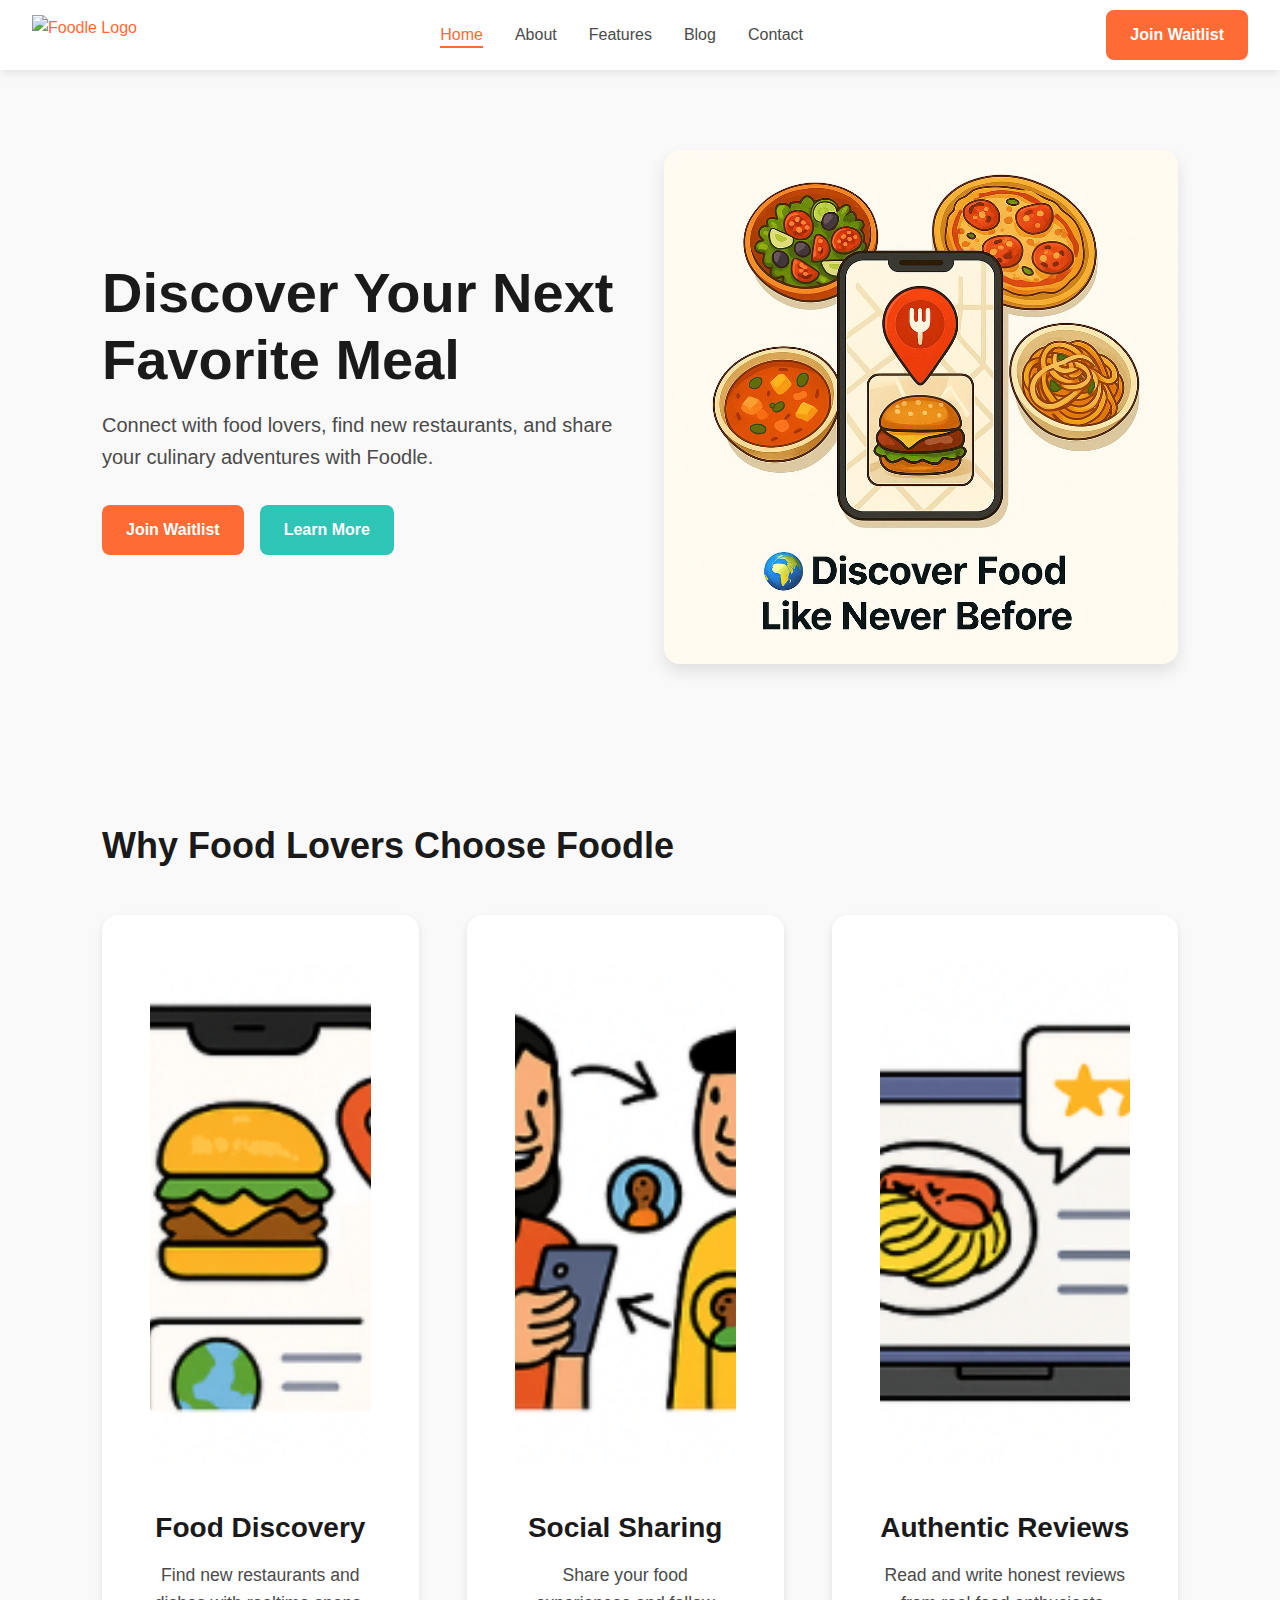
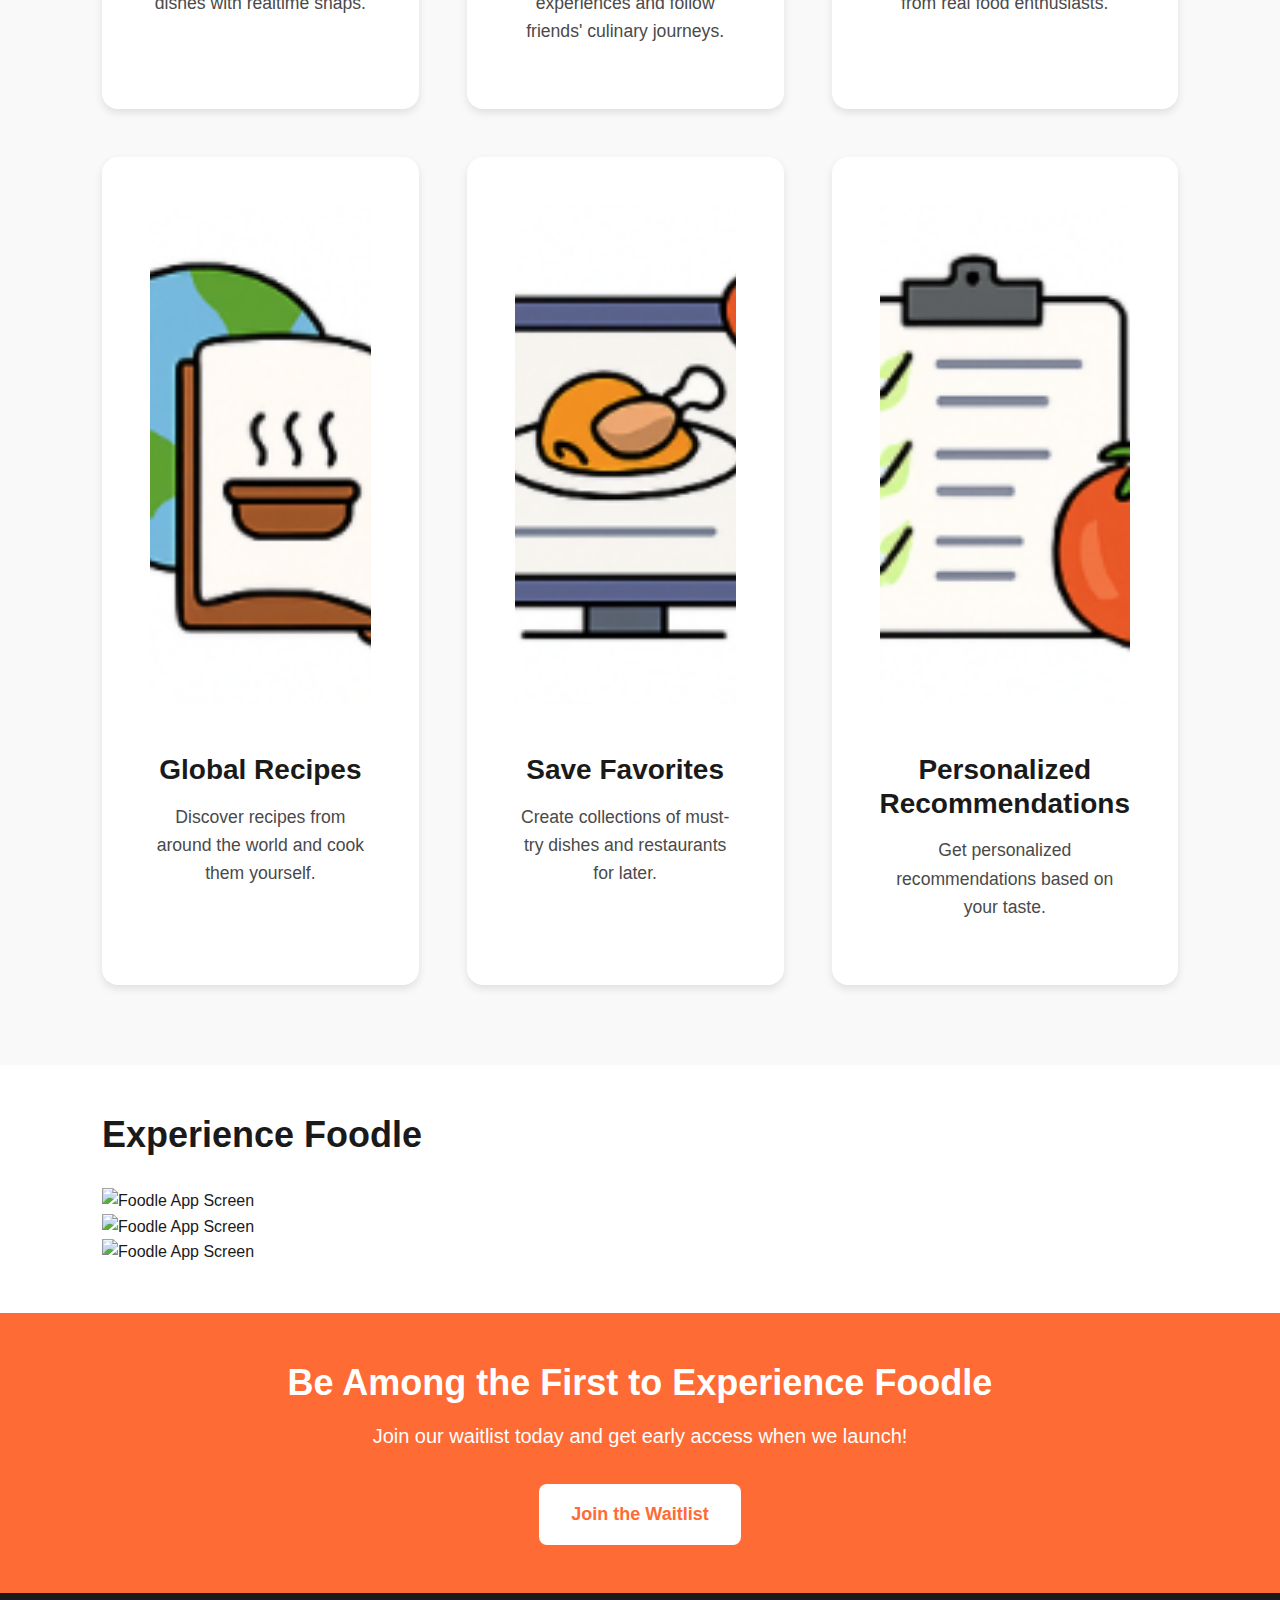
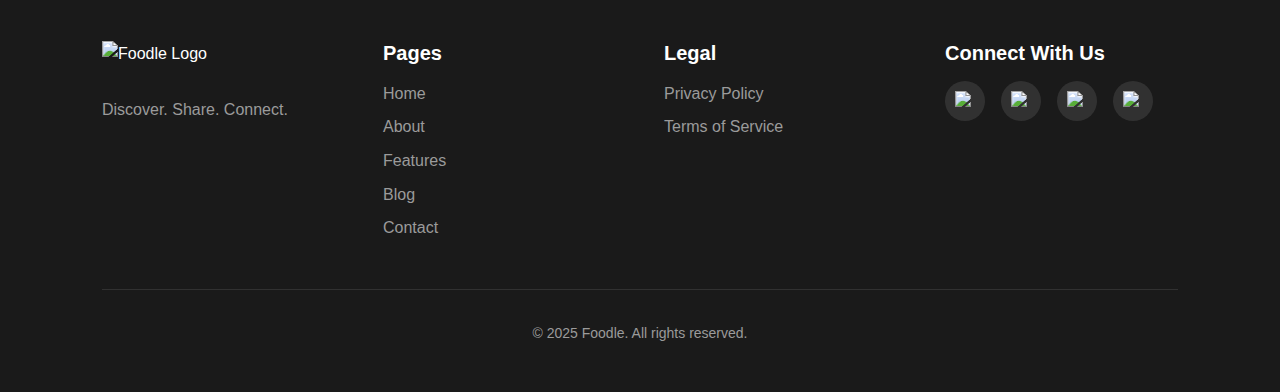
==== commit 85cca122: "Add images to home and improved waitlist" ====
--- a/index.html
+++ b/index.html
@@ -62,42 +62,42 @@
                 <div class="features-grid">
                     <div class="feature-card">
                         <div class="feature-icon">
-                            <img src="images/icons/discover.svg" alt="Discover Icon">
+                            <img src="images/icons/discover.png" alt="Discover Icon">
                         </div>
                         <h3>Food Discovery</h3>
                         <p>Find new restaurants and dishes with realtime snaps.</p>
                     </div>
                     <div class="feature-card">
                         <div class="feature-icon">
-                            <img src="images/icons/share.svg" alt="Share Icon">
+                            <img src="images/icons/sharing.png" alt="Share Icon">
                         </div>
                         <h3>Social Sharing</h3>
                         <p>Share your food experiences and follow friends' culinary journeys.</p>
                     </div>
                     <div class="feature-card">
                         <div class="feature-icon">
-                            <img src="images/icons/review.svg" alt="Review Icon">
+                            <img src="images/icons/reviews.png" alt="Review Icon">
                         </div>
                         <h3>Authentic Reviews</h3>
                         <p>Read and write honest reviews from real food enthusiasts.</p>
                     </div>
                     <div class="feature-card">
                         <div class="feature-icon">
-                            <img src="images/icons/review.svg" alt="Review Icon">
+                            <img src="images/icons/recipes.png" alt="Review Icon">
                         </div>
                         <h3>Global Recipes</h3>
                         <p>Discover recipes from around the world and cook them yourself.</p>
                     </div>
                     <div class="feature-card">
                         <div class="feature-icon">
-                            <img src="images/icons/save.svg" alt="Save Icon">
+                            <img src="images/icons/save.png" alt="Save Icon">
                         </div>
                         <h3>Save Favorites</h3>
                         <p>Create collections of must-try dishes and restaurants for later.</p>
                     </div>
                     <div class="feature-card">
                         <div class="feature-icon">
-                            <img src="images/icons/review.svg" alt="Review Icon">
+                            <img src="images/icons/recommendation.png" alt="Review Icon">
                         </div>
                         <h3>Personalized Recommendations</h3>
                         <p>Get personalized recommendations based on your taste.</p>
@@ -232,7 +232,7 @@
                 </div>
             </div>
             <div class="copyright">
-                <p>&copy; 2023 Foodle. All rights reserved.</p>
+                <p>&copy; 2025 Foodle. All rights reserved.</p>
             </div>
         </div>
     </footer>
--- a/css/style.css
+++ b/css/style.css
@@ -78,6 +78,10 @@
     line-height: 1.6;
     background-color: var(--white);
     overflow-x: hidden;
+    padding-top: 70px; /* Adjust this value based on your header height */
+    margin: 0;
+    min-height: 100vh;
+    position: relative;
   }
   
   img, svg, video {
@@ -173,7 +177,7 @@
   }
   
   .page-hero {
-    padding: var(--space-xxl) 0;
+    padding-top: var(--space-xxl);
     background-color: var(--light);
     text-align: center;
   }
@@ -246,23 +250,31 @@
   /* ---- NAVIGATION ---- */
   .navbar {
     display: flex;
+    align-items: center;
     justify-content: space-between;
-    align-items: center;
-    padding: var(--space-md) 0;
-    position: sticky;
-    top: 0;
+    padding: 1rem 2rem;
+    width: 100%;
+    max-width: var(--container-xl);
+    margin: 0 auto;
     background-color: var(--white);
-    z-index: 1000;
-    box-shadow: var(--shadow-sm);
+    z-index: 9999;
+    transition: all 0.3s ease;
+    height: 70px; /* Fixed height */
   }
   
   .logo img {
     height: 40px;
+    width: auto;
+    display: block;
   }
   
   .nav-links {
     display: flex;
-    gap: var(--space-lg);
+    align-items: center;
+    gap: 2rem;
+    margin: 0;
+    padding: 0;
+    list-style: none;
   }
   
   .nav-links a {
@@ -350,22 +362,24 @@
   
   /* ---- FEATURES SECTION ---- */
   .features-highlight {
-    text-align: center;
+    padding: var(--space-xxl) 0;
+    background-color: var(--light);
   }
   
   .features-grid {
     display: grid;
-    grid-template-columns: repeat(auto-fit, minmax(280px, 1fr));
-    gap: var(--space-lg);
+    grid-template-columns: repeat(3, 1fr);
+    gap: var(--space-xl);
     margin-top: var(--space-xl);
   }
   
   .feature-card {
     background-color: var(--white);
-    border-radius: var(--radius-md);
-    padding: var(--space-lg);
+    border-radius: var(--radius-lg);
+    padding: var(--space-xl);
+    text-align: center;
     box-shadow: var(--shadow-md);
-    transition: transform var(--transition-medium);
+    transition: transform 0.3s ease;
   }
   
   .feature-card:hover {
@@ -373,21 +387,59 @@
   }
   
   .feature-icon {
-    margin-bottom: var(--space-md);
+    width: 100%;
+    height: 500px;
+    margin-bottom: var(--space-xl);
+    display: flex;
+    align-items: center;
+    justify-content: center;
+    background-color: var(--light);
+    border-radius: var(--radius-md);
+    overflow: hidden;
   }
   
   .feature-icon img {
-    width: 64px;
-    height: 64px;
-    margin: 0 auto;
+    width: 100%;
+    height: 100%;
+    object-fit: cover;
+    transition: transform 0.3s ease;
+  }
+  
+  .feature-card:hover .feature-icon img {
+    transform: scale(1.05);
   }
   
   .feature-card h3 {
-    margin-bottom: var(--space-sm);
+    color: var(--dark);
+    margin-bottom: var(--space-md);
+    font-size: 1.75rem;
   }
   
   .feature-card p {
     color: var(--gray-dark);
+    line-height: 1.6;
+    font-size: 1.1rem;
+  }
+  
+  /* Responsive adjustments */
+  @media (max-width: 992px) {
+    .features-grid {
+        grid-template-columns: repeat(2, 1fr);
+    }
+    
+    .feature-icon {
+        height: 250px;
+    }
+  }
+  
+  @media (max-width: 576px) {
+    .features-grid {
+        grid-template-columns: 1fr;
+    }
+    
+    .feature-icon {
+        height: 200px;
+    }
   }
   
   /* ---- TESTIMONIALS ---- */
@@ -1652,3 +1704,68 @@
   .mb-4 { margin-bottom: var(--space-xl); }
   .mb-5 { margin-bottom: var(--space-xxl); }
 
+/* Sticky Header Styles */
+header {
+    position: fixed;
+    top: 0;
+    left: 0;
+    width: 100%;
+    background-color: var(--white);
+    box-shadow: 0 2px 10px rgba(0, 0, 0, 0.1);
+    z-index: 9999;
+    transition: all 0.3s ease;
+}
+
+/* Adjust body padding to prevent content from hiding under header */
+body {
+    padding-top: 70px; /* Same as navbar height */
+    margin: 0;
+    min-height: 100vh;
+    position: relative;
+}
+
+/* Ensure other elements stack properly */
+main {
+    position: relative;
+    z-index: 1;
+}
+
+/* Update hero section to account for header */
+.page-hero {
+    padding-top: var(--space-xxl);
+}
+
+/* Optional: Style for scrolled state */
+.navbar.scrolled {
+    padding: 0.5rem var(--space-lg);
+    box-shadow: 0 2px 10px rgba(0, 0, 0, 0.1);
+}
+
+/* Ensure content flows properly */
+main {
+    position: relative;
+    z-index: 1;
+}
+
+/* Navigation links container */
+.nav-links {
+    display: flex;
+    align-items: center;
+    gap: 2rem;
+    margin: 0;
+    padding: 0;
+    list-style: none;
+}
+
+/* Logo sizing */
+.logo img {
+    height: 40px;
+    width: auto;
+    display: block;
+}
+
+/* Make sure all content layers properly */
+* {
+    box-sizing: border-box;
+}
+
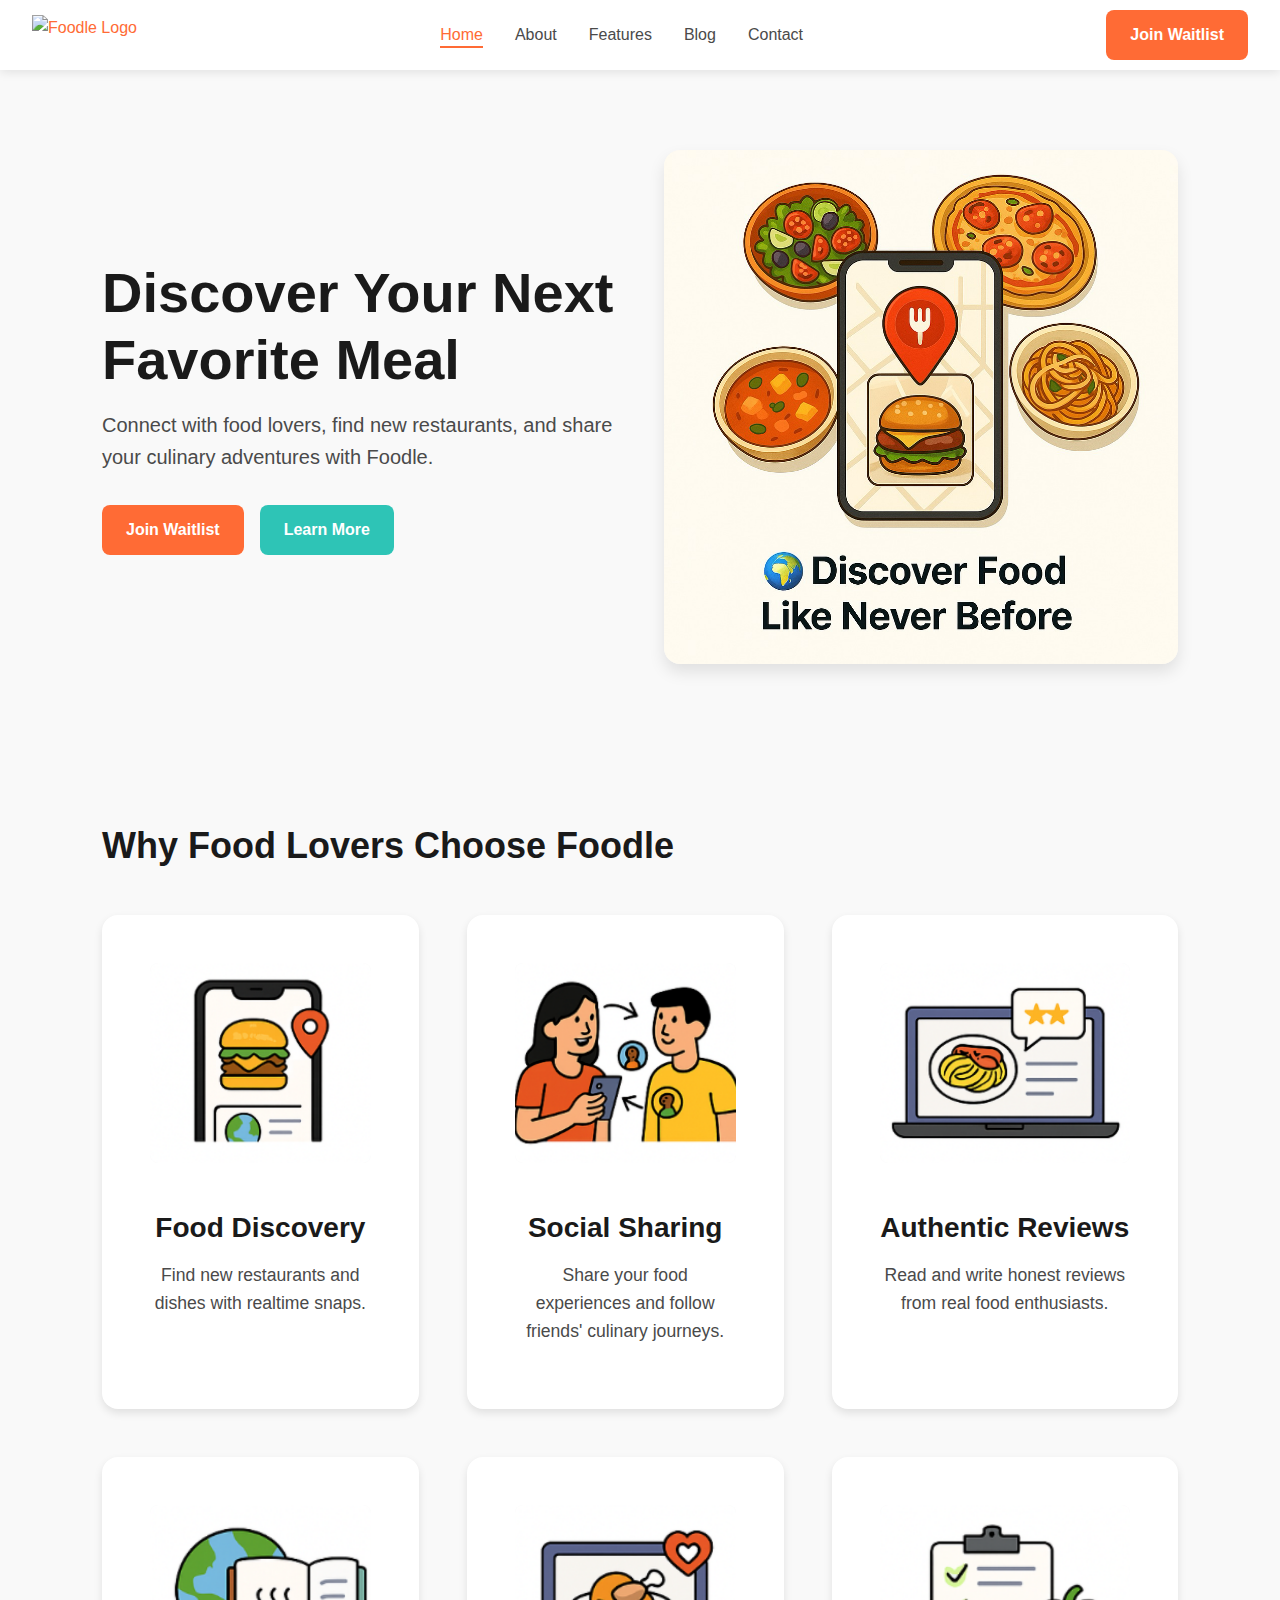
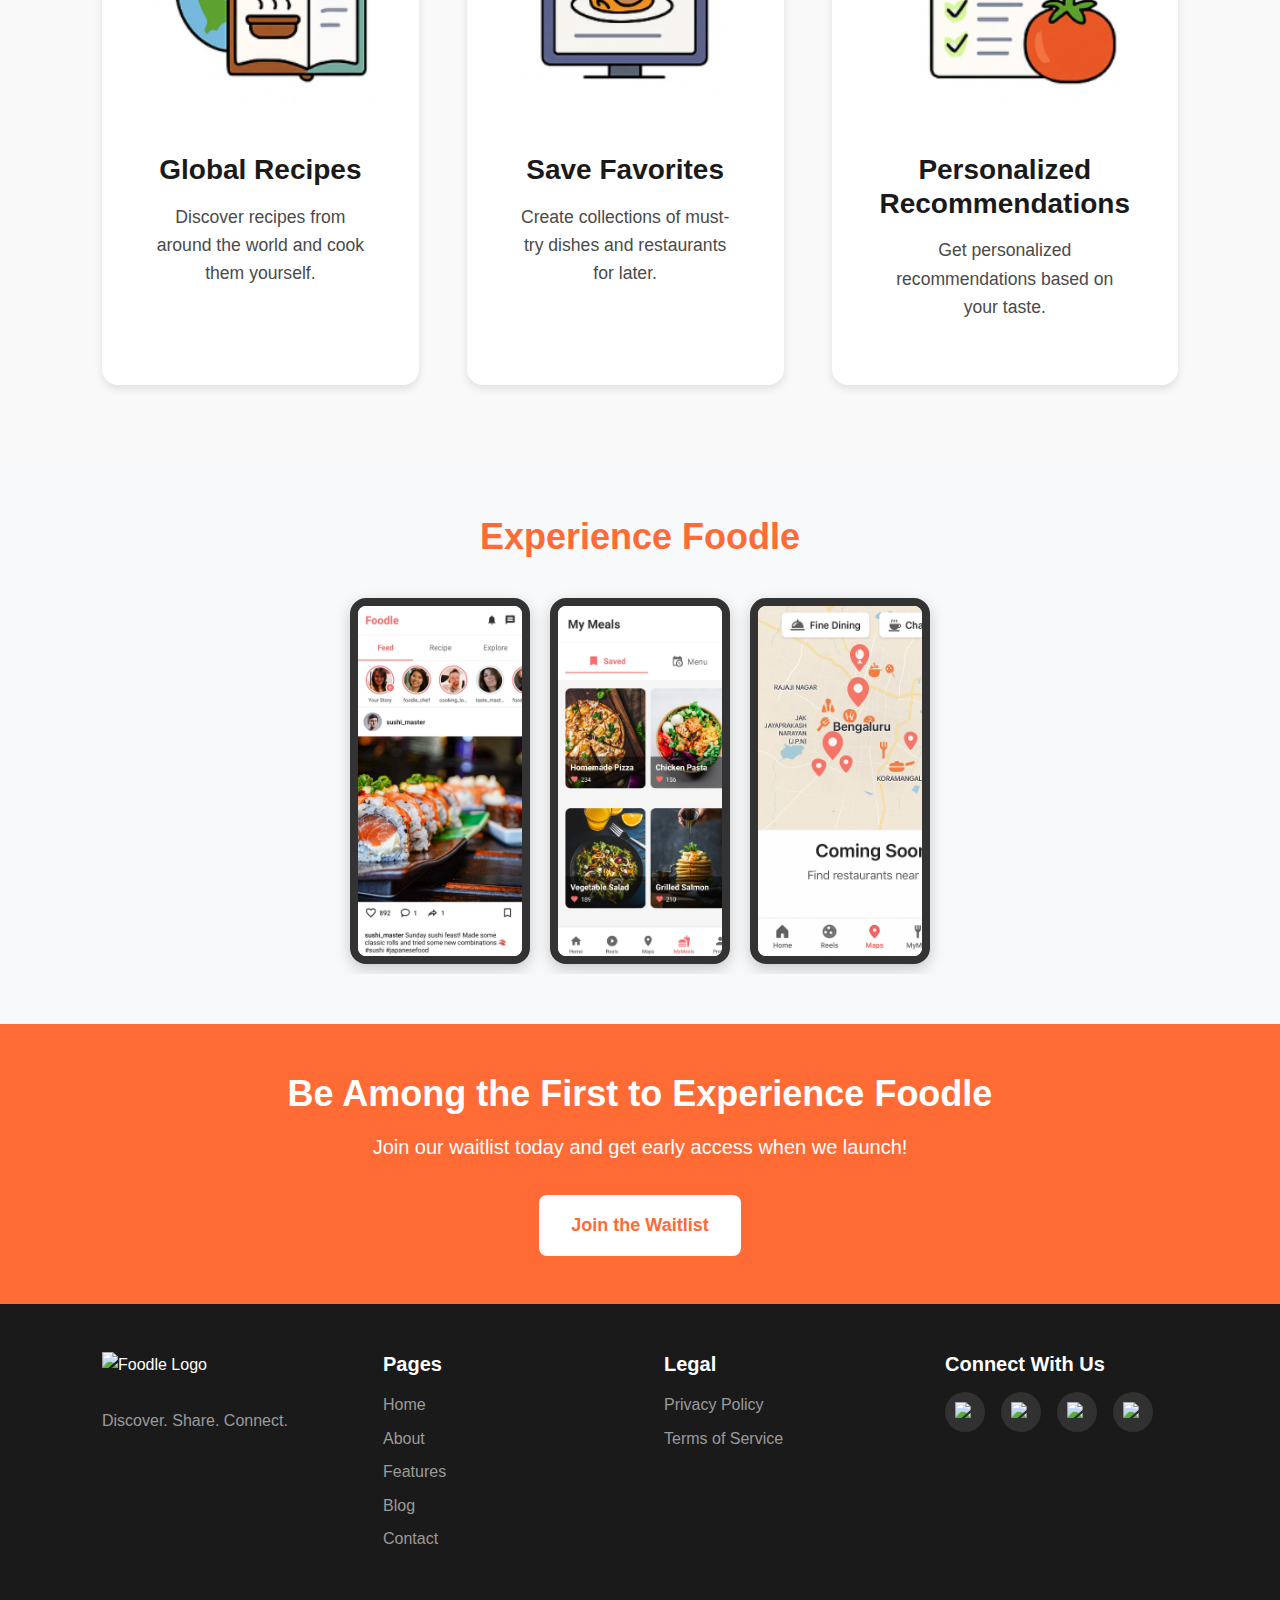
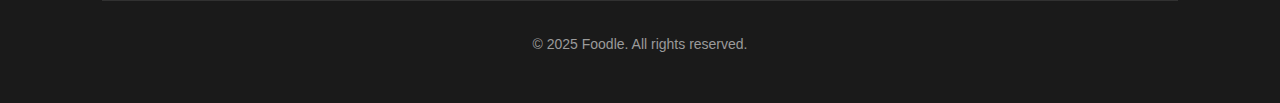
==== commit 953bd411: "Added UI graphics to features and home" ====
--- a/index.html
+++ b/index.html
@@ -110,15 +110,16 @@
         <section class="app-showcase">
             <div class="container">
                 <h2>Experience Foodle</h2>
-                <div class="showcase-wrapper">
-                    <div class="phone-mockup">
-                        <img src="images/app-screen1.png" alt="Foodle App Screen">
-                    </div>
-                    <div class="phone-mockup">
-                        <img src="images/app-screen2.png" alt="Foodle App Screen">
-                    </div>
-                    <div class="phone-mockup">
-                        <img src="images/app-screen3.png" alt="Foodle App Screen">
+                <div style="display: flex; justify-content: center; gap: 20px; margin-top: 30px; overflow-x: auto; padding: 10px 0;">
+                    <!-- Simplified phone mockups with inline styles -->
+                    <div style="width: 180px; border: 8px solid #333; border-radius: 16px; overflow: hidden; box-shadow: 0 5px 15px rgba(0,0,0,0.2);">
+                        <img src="images/post.png" alt="Foodle App Screen" style="width: 120%; height: 420px; object-fit: cover; display: block;">
+                    </div>
+                    <div style="width: 180px; border: 8px solid #333; border-radius: 16px; overflow: hidden; box-shadow: 0 5px 15px rgba(0,0,0,0.2);">
+                        <img src="images/menu.png" alt="Foodle App Screen" style="width: 120%; height: 420px; object-fit: cover; display: block;">
+                    </div>
+                    <div style="width: 180px; border: 8px solid #333; border-radius: 16px; overflow: hidden; box-shadow: 0 5px 15px rgba(0,0,0,0.2);">
+                        <img src="images/icons/team/map.png" alt="Foodle App Screen" style="width: 200%; height: 420px; object-fit: cover; display: block;">
                     </div>
                 </div>
             </div>
--- a/css/style.css
+++ b/css/style.css
@@ -388,7 +388,7 @@
   
   .feature-icon {
     width: 100%;
-    height: 500px;
+    height: 200px;
     margin-bottom: var(--space-xl);
     display: flex;
     align-items: center;
@@ -741,9 +741,10 @@
   
   .feature-item {
     display: flex;
-    align-items: center;
+    align-items: flex-start;
     gap: var(--space-xl);
-    margin-bottom: var(--space-xxl);
+    margin-bottom: var(--space-xl);
+    padding: var(--space-md) 0;
   }
   
   .feature-item.reverse {
@@ -752,34 +753,55 @@
   
   .feature-content {
     flex: 1;
+    padding-top: 20px;
   }
   
   .feature-image {
-    flex: 1;
+    flex: 0 0 40%;
+    max-width: 40%;
   }
   
   .feature-image img {
-    border-radius: var(--radius-lg);
-    box-shadow: var(--shadow-lg);
+    width: 100%;
+    max-width: 350px;
+    height: auto;
+    max-height: 350px;
+    object-fit: contain;
+    border-radius: var(--radius-md);
+    box-shadow: var(--shadow-md);
+  }
+  
+  .feature-content h2 {
+    color: var(--primary);
+    margin-bottom: var(--space-md);
+    font-size: 2rem;
+  }
+  
+  .feature-content p {
+    color: var(--gray-dark);
+    margin-bottom: var(--space-md);
+    font-size: 1.1rem;
+    line-height: 1.6;
   }
   
   .feature-list {
-    margin-top: var(--space-md);
-    margin-bottom: var(--space-lg);
+    list-style-type: none;
+    padding: 0;
   }
   
   .feature-list li {
-    margin-bottom: var(--space-sm);
     position: relative;
-    padding-left: var(--space-lg);
+    padding-left: 1.5rem;
+    margin-bottom: 0.5rem;
+    color: var(--gray-dark);
   }
   
   .feature-list li::before {
-    content: '✓';
+    content: "•";
     color: var(--primary);
+    font-weight: bold;
     position: absolute;
     left: 0;
-    font-weight: bold;
   }
   
   .coming-soon {
@@ -1769,3 +1791,456 @@
     box-sizing: border-box;
 }
 
+/* Welcome Hero Section Styles */
+.welcome-hero {
+    padding: var(--space-xxl) 0;
+    background-color: var(--light);
+    position: relative;
+    overflow: hidden;
+}
+
+.welcome-content {
+    max-width: 900px;
+    margin: 0 auto;
+    text-align: center;
+}
+
+.welcome-title {
+    color: var(--primary);
+    font-size: 3rem;
+    margin-bottom: var(--space-lg);
+    line-height: 1.2;
+}
+
+.welcome-subtitle {
+    color: var(--secondary);
+    font-size: 2rem;
+    margin-bottom: var(--space-xl);
+    font-weight: 500;
+}
+
+.welcome-description {
+    margin-bottom: var(--space-xxl);
+}
+
+.welcome-description p {
+    margin-bottom: var(--space-lg);
+    font-size: 1.2rem;
+    line-height: 1.8;
+}
+
+.lead {
+    font-size: 1.4rem;
+    color: var(--gray-dark);
+}
+
+.vision {
+    font-size: 1.3rem;
+}
+
+.highlight {
+    color: var(--primary);
+    font-weight: 700;
+    font-size: 1.4rem;
+}
+
+.promise {
+    font-size: 1.3rem;
+    color: var(--secondary);
+    font-weight: 500;
+}
+
+.why-foodle {
+    background-color: var(--white);
+    padding: var(--space-xl);
+    border-radius: var(--radius-lg);
+    box-shadow: var(--shadow-md);
+    margin-top: var(--space-xxl);
+}
+
+.why-foodle h2 {
+    color: var(--primary);
+    font-size: 2.5rem;
+    margin-bottom: var(--space-lg);
+}
+
+.philosophy {
+    font-size: 1.4rem;
+    color: var(--gray-dark);
+    margin-bottom: var(--space-xl);
+}
+
+.quote {
+    margin: var(--space-xl) auto;
+    max-width: 700px;
+    font-style: italic;
+    color: var(--gray-dark);
+    padding: var(--space-lg);
+    border-left: 4px solid var(--primary);
+    background-color: var(--light);
+    border-radius: var(--radius-md);
+}
+
+.quote p {
+    font-size: 1.5rem;
+    line-height: 1.6;
+    margin-bottom: var(--space-sm);
+}
+
+.quote cite {
+    font-size: 1.1rem;
+    color: var(--gray-medium);
+}
+
+.mission {
+    font-size: 1.3rem;
+    line-height: 1.8;
+    color: var(--gray-dark);
+}
+
+/* Responsive adjustments */
+@media (max-width: 768px) {
+    .welcome-title {
+        font-size: 2.5rem;
+    }
+
+    .welcome-subtitle {
+        font-size: 1.8rem;
+    }
+
+    .welcome-description p,
+    .philosophy,
+    .mission {
+        font-size: 1.1rem;
+    }
+
+    .quote p {
+        font-size: 1.3rem;
+    }
+
+    .why-foodle {
+        padding: var(--space-lg);
+    }
+}
+
+@media (max-width: 480px) {
+    .welcome-title {
+        font-size: 2rem;
+    }
+
+    .welcome-subtitle {
+        font-size: 1.5rem;
+    }
+
+    .quote p {
+        font-size: 1.2rem;
+    }
+}
+
+/* Our Story Section Styles */
+.our-story {
+    padding: var(--space-xxl) 0;
+    background-color: var(--white);
+}
+
+.our-story .container {
+    display: grid;
+    grid-template-columns: 1.2fr 0.8fr;
+    gap: var(--space-xxl);
+    align-items: center;
+}
+
+.story-content {
+    padding-right: var(--space-xl);
+}
+
+.story-content h2 {
+    color: var(--primary);
+    font-size: 2.5rem;
+    margin-bottom: var(--space-xl);
+}
+
+.story-intro {
+    font-size: 1.5rem;
+    color: var(--secondary);
+    font-weight: 500;
+    margin-bottom: var(--space-xl);
+    line-height: 1.6;
+}
+
+.story-origin, 
+.story-solution, 
+.story-community, 
+.story-invitation {
+    font-size: 1.2rem;
+    line-height: 1.8;
+    margin-bottom: var(--space-lg);
+    color: var(--gray-dark);
+}
+
+.story-invitation {
+    font-weight: 500;
+    color: var(--primary);
+}
+
+.story-image {
+    position: relative;
+    border-radius: var(--radius-lg);
+    overflow: hidden;
+    box-shadow: var(--shadow-lg);
+}
+
+.story-image img {
+    width: 100%;
+    height: 100%;
+    object-fit: cover;
+    transition: transform 0.3s ease;
+}
+
+.story-image:hover img {
+    transform: scale(1.05);
+}
+
+/* Add decorative elements */
+.story-content::before {
+    content: '"';
+    position: absolute;
+    top: -30px;
+    left: -20px;
+    font-size: 120px;
+    color: var(--primary);
+    opacity: 0.1;
+    font-family: serif;
+}
+
+/* Responsive adjustments */
+@media (max-width: 992px) {
+    .our-story .container {
+        grid-template-columns: 1fr;
+        gap: var(--space-xl);
+    }
+
+    .story-content {
+        padding-right: 0;
+    }
+
+    .story-image {
+        max-height: 400px;
+    }
+}
+
+@media (max-width: 768px) {
+    .story-content h2 {
+        font-size: 2rem;
+    }
+
+    .story-intro {
+        font-size: 1.3rem;
+    }
+
+    .story-origin, 
+    .story-solution, 
+    .story-community, 
+    .story-invitation {
+        font-size: 1.1rem;
+    }
+}
+
+/* Key Statistics Styles */
+.stats-grid {
+    display: flex;  /* Changed from grid to flex */
+    justify-content: space-between;
+    align-items: center;
+    gap: var(--space-lg);
+    margin-top: var(--space-xxl);
+    flex-wrap: nowrap;  /* Prevent wrapping */
+}
+
+.stat-item {
+    flex: 1;  /* Equal width for all items */
+    text-align: center;
+    padding: var(--space-lg);
+    background-color: var(--white);
+    border-radius: var(--radius-md);
+    box-shadow: var(--shadow-sm);
+    min-width: 200px;  /* Minimum width for each stat */
+}
+
+.stat-item h3 {
+    color: var(--primary);
+    font-size: 2.5rem;
+    margin-bottom: var(--space-sm);
+    font-weight: 700;
+}
+
+.stat-item p {
+    color: var(--gray-dark);
+    font-size: 1.1rem;
+    line-height: 1.4;
+}
+
+/* Responsive adjustments */
+@media (max-width: 992px) {
+    .stats-grid {
+        overflow-x: auto;  /* Allow horizontal scrolling on smaller screens */
+        padding-bottom: var(--space-md);  /* Space for scroll bar */
+        -webkit-overflow-scrolling: touch;  /* Smooth scrolling on iOS */
+    }
+
+    .stat-item {
+        min-width: 180px;  /* Slightly smaller on tablets */
+    }
+}
+
+@media (max-width: 480px) {
+    .stat-item h3 {
+        font-size: 2rem;
+    }
+
+    .stat-item p {
+        font-size: 1rem;
+    }
+}
+
+/* App Showcase Section - Force Width */
+.app-showcase {
+    padding: 50px 0;
+    background-color: #f8f9fa;
+    text-align: center;
+}
+
+.app-showcase h2 {
+    margin-bottom: 30px;
+    color: var(--primary);
+}
+
+.showcase-wrapper {
+    display: flex;
+    justify-content: center;
+    gap: 30px;
+    margin: 0 auto;
+    padding: 20px 0;
+    max-width: 100%;
+    overflow-x: visible !important; /* Force visible overflow */
+}
+
+.phone-mockup {
+    position: relative;
+    width: 300px !important; /* Force width with !important */
+    min-width: 300px !important; /* Force minimum width */
+    max-width: 300px !important; /* Force maximum width */
+    height: auto;
+    flex: 0 0 300px !important; /* Force flex basis */
+    background-color: #333;
+    border-radius: 36px;
+    padding: 10px;
+    box-shadow: 0 15px 30px rgba(0,0,0,0.2);
+    overflow: hidden;
+    transform: scale(1) !important; /* Prevent scaling */
+}
+
+.phone-mockup img {
+    width: 100% !important;
+    height: auto;
+    min-height: 500px;
+    max-height: 600px;
+    border-radius: 26px;
+    object-fit: cover;
+}
+
+/* Reset any potential conflicting styles */
+.phone-mockup * {
+    box-sizing: border-box;
+}
+
+/* Ensure container doesn't restrict width */
+.app-showcase .container {
+    max-width: 1200px !important;
+    overflow: visible !important;
+}
+
+@media (max-width: 992px) {
+    .showcase-wrapper {
+        overflow-x: auto;
+        justify-content: flex-start;
+        padding: 20px 10px;
+    }
+    
+    .phone-mockup {
+        width: 250px !important;
+        min-width: 250px !important;
+        max-width: 250px !important;
+        flex: 0 0 250px !important;
+    }
+}
+
+@media (max-width: 768px) {
+    .phone-mockup {
+        width: 220px !important;
+        min-width: 220px !important;
+        max-width: 220px !important;
+        flex: 0 0 220px !important;
+    }
+    
+    .phone-mockup img {
+        min-height: 400px;
+        max-height: 500px;
+    }
+}
+
+/* Targeted height reduction for feature images */
+.feature-image img[src="images/post.png"],
+.feature-image img[src="images/menu.png"],
+.feature-image img[src*="map.png"] {
+    width: auto !important;
+    height: auto !important;
+    max-width: 250px !important;
+    max-height: 350px !important;
+    object-fit: contain !important;
+    display: block !important;
+    margin: 0 auto !important;
+}
+
+/* Additional specific targeting with reduced height */
+img[src="images/post.png"],
+img[src="images/menu.png"],
+img[src*="map.png"] {
+    width: auto !important;
+    height: auto !important;
+    max-width: 250px !important;
+    max-height: 350px !important;
+    object-fit: contain !important;
+}
+
+/* General image size control */
+.feature-item img,
+.showcase-wrapper img {
+    max-width: 250px !important;
+    height: auto !important;
+}
+
+/* Feature section specific adjustments */
+.feature-item {
+    align-items: flex-start !important;
+    padding: var(--space-md) 0 !important;
+    margin-bottom: var(--space-xl) !important;
+}
+
+.feature-content {
+    padding-top: 20px !important;
+}
+
+/* Responsive adjustments */
+@media (max-width: 768px) {
+    .feature-image img[src="images/post.png"],
+    .feature-image img[src="images/menu.png"],
+    .feature-image img[src*="map.png"],
+    img[src="images/post.png"],
+    img[src="images/menu.png"],
+    img[src*="map.png"] {
+        max-height: 300px !important;
+    }
+}
+
+
+
